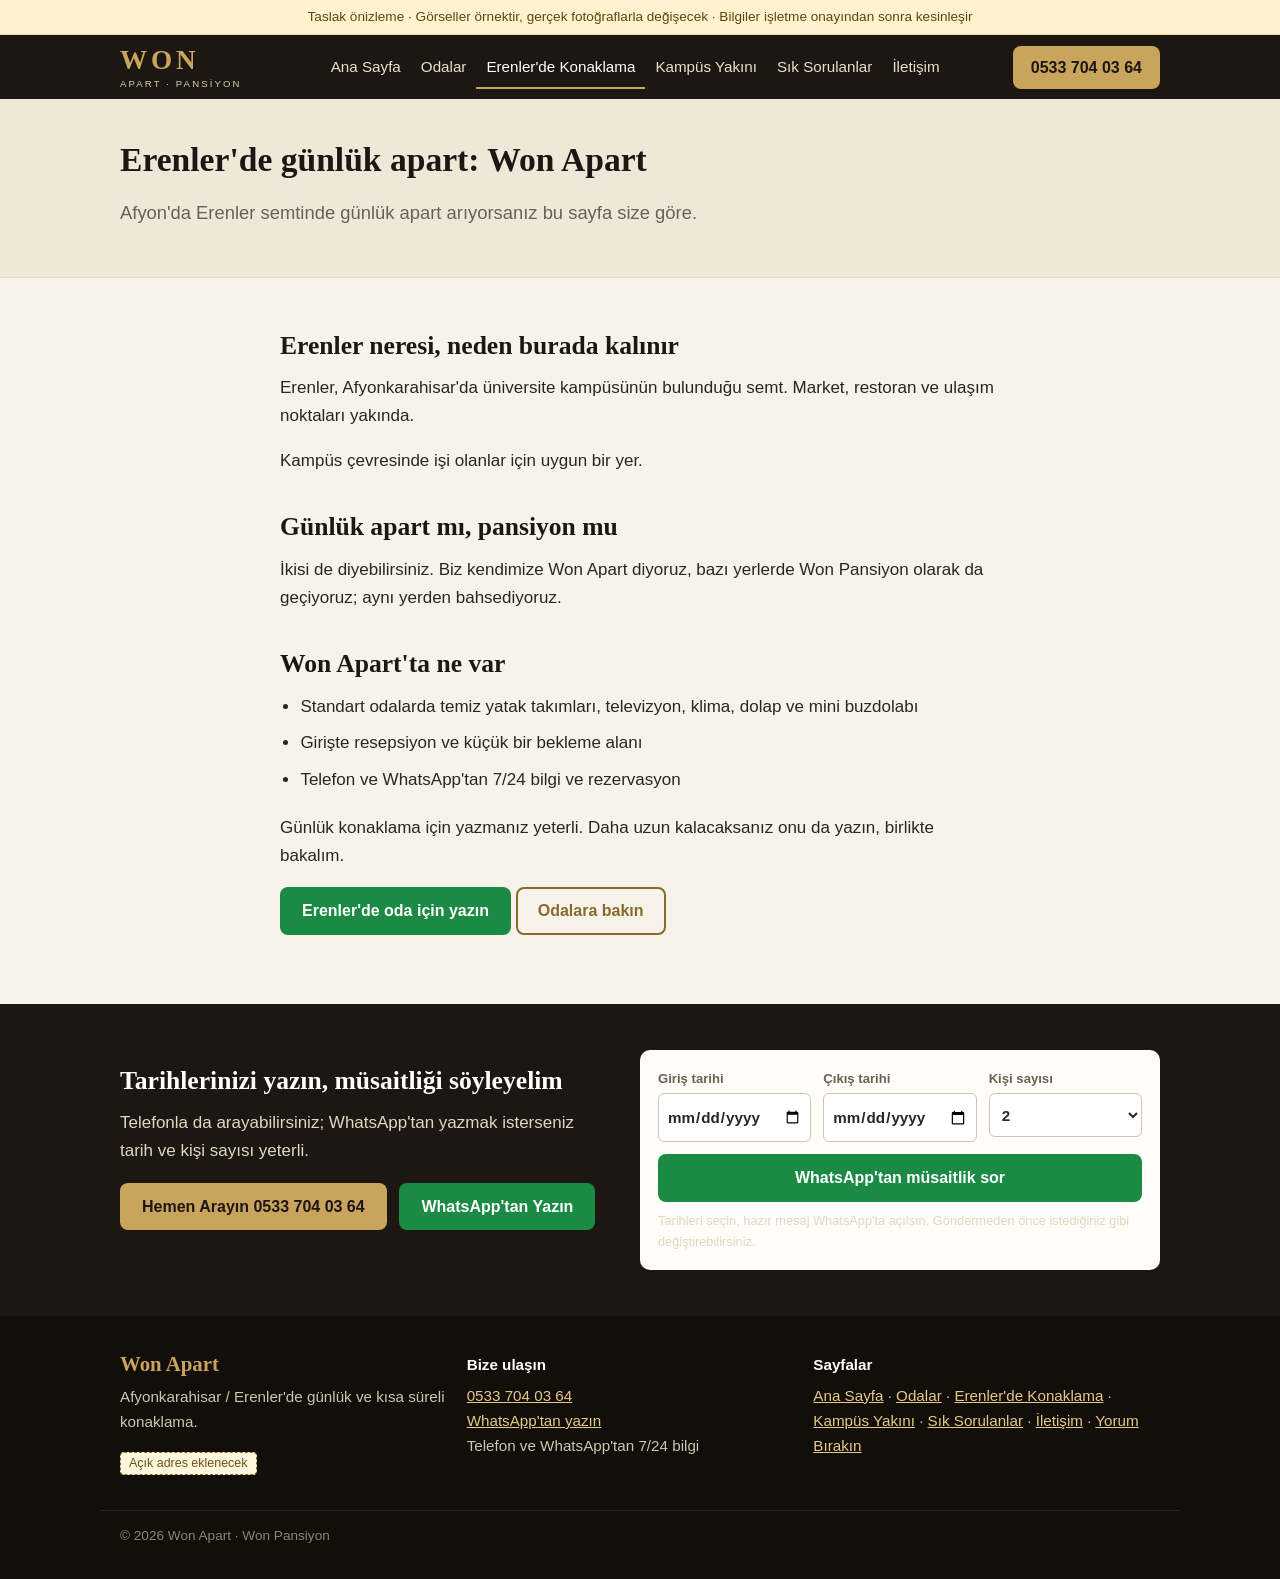
==== erenler-gunluk-apart.html @ 9015836a "Won Apart örnek site taslağı (noindex) Co-Authored-By: Claude Sonnet 5.5 <noreply@anthropic.com>" ====
<!doctype html>
<html lang="tr">
<head>
<meta charset="utf-8">
<meta name="viewport" content="width=device-width, initial-scale=1">
<title>Erenler Günlük Apart | Won Apart Afyonkarahisar</title>
<meta name="description" content="Afyon Erenler'de günlük apart arıyorsanız Won Apart: temiz odalar, market ve restoranlara yakın konum, telefon ve WhatsApp'tan 7/24 bilgi.">
<meta name="robots" content="noindex, nofollow">
<meta property="og:type" content="website">
<meta property="og:locale" content="tr_TR">
<meta property="og:site_name" content="Won Apart">
<meta property="og:title" content="Erenler Günlük Apart | Won Apart Afyonkarahisar">
<meta property="og:description" content="Afyon Erenler'de günlük apart arıyorsanız Won Apart: temiz odalar, market ve restoranlara yakın konum, telefon ve WhatsApp'tan 7/24 bilgi.">
<meta property="og:url" content="https://afyongunlukapart.com.tr/erenler-gunluk-apart.html">
<meta property="og:image" content="https://afyongunlukapart.com.tr/img/won-apart-standart-oda.jpg">
<meta name="theme-color" content="#1c1712">
<link rel="stylesheet" href="css/style.css">
<script type="application/ld+json">{"@context": "https://schema.org", "@type": "LodgingBusiness", "@id": "https://afyongunlukapart.com.tr/#isletme", "name": "Won Apart", "alternateName": "Won Pansiyon", "url": "https://afyongunlukapart.com.tr/", "telephone": "+905337040364", "image": "https://afyongunlukapart.com.tr/img/won-apart-standart-oda.jpg", "logo": "https://afyongunlukapart.com.tr/img/won-apart-logo.jpg", "description": "Afyonkarahisar Erenler'de günlük ve kısa süreli konaklama sunan Won Apart; temiz standart odalar, telefon ve WhatsApp ile 7/24 bilgi.", "address": {"@type": "PostalAddress", "addressLocality": "Afyonkarahisar", "addressRegion": "Afyonkarahisar", "addressCountry": "TR"}, "areaServed": "Afyonkarahisar Erenler", "amenityFeature": [{"@type": "LocationFeatureSpecification", "name": "Klima", "value": true}, {"@type": "LocationFeatureSpecification", "name": "Televizyon", "value": true}, {"@type": "LocationFeatureSpecification", "name": "Mini buzdolabı", "value": true}], "contactPoint": {"@type": "ContactPoint", "telephone": "+905337040364", "contactType": "reservations", "availableLanguage": "Turkish"}}</script>
</head>
<body>
<div class="ribbon">Taslak önizleme · Görseller örnektir, gerçek fotoğraflarla değişecek · Bilgiler işletme onayından sonra kesinleşir</div>
<header class="top">
  <div class="container top-in">
    <a class="brand" href="index.html" aria-label="Won Apart ana sayfa"><span class="wm">WON</span><span class="wm-sub">APART · PANSİYON</span></a>
    <button class="menu-btn" type="button" aria-expanded="false" aria-controls="nav">Menü</button>
    <nav id="nav" class="nav" aria-label="Ana menü"><a href="index.html">Ana Sayfa</a><a href="odalar.html">Odalar</a><a href="erenler-gunluk-apart.html" class="on" aria-current="page">Erenler'de Konaklama</a><a href="kocatepe-universitesi-yakini-konaklama.html">Kampüs Yakını</a><a href="sss.html">Sık Sorulanlar</a><a href="iletisim.html">İletişim</a></nav>
    <a class="btn btn-gold top-call" href="tel:+905337040364" data-olay="ara">0533 704 03 64</a>
  </div>
</header>
<main>
<section class="pagehead"><div class="container"><h1>Erenler'de günlük apart: Won Apart</h1><p class="lead">Afyon'da Erenler semtinde günlük apart arıyorsanız bu sayfa size göre.</p></div></section>
<section class="sec"><div class="container narrow">
  <h2>Erenler neresi, neden burada kalınır</h2>
  <p>Erenler, Afyonkarahisar'da üniversite kampüsünün bulunduğu semt. Market, restoran ve ulaşım noktaları yakında.</p>
  <p>Kampüs çevresinde işi olanlar için uygun bir yer.</p>
  <h2>Günlük apart mı, pansiyon mu</h2>
  <p>İkisi de diyebilirsiniz. Biz kendimize Won Apart diyoruz, bazı yerlerde Won Pansiyon olarak da geçiyoruz; aynı yerden bahsediyoruz.</p>
  <h2>Won Apart'ta ne var</h2>
  <ul class="plain">
    <li>Standart odalarda temiz yatak takımları, televizyon, klima, dolap ve mini buzdolabı</li>
    <li>Girişte resepsiyon ve küçük bir bekleme alanı</li>
    <li>Telefon ve WhatsApp'tan 7/24 bilgi ve rezervasyon</li>
  </ul>
  <p>Günlük konaklama için yazmanız yeterli. Daha uzun kalacaksanız onu da yazın, birlikte bakalım.</p>
  <p><a class="btn btn-wa" href="https://wa.me/905337040364?text=Merhaba%2C%20Erenler%27de%20g%C3%BCnl%C3%BCk%20konaklama%20i%C3%A7in%20Won%20Apart%27tan%20m%C3%BCsaitlik%20bilgisi%20almak%20istiyorum." data-olay="whatsapp">Erenler'de oda için yazın</a> <a class="btn btn-line" href="odalar.html">Odalara bakın</a></p>
</div></section>
<section class="band"><div class="container band-in">
  <div><h2>Tarihlerinizi yazın, müsaitliği söyleyelim</h2><p>Telefonla da arayabilirsiniz; WhatsApp'tan yazmak isterseniz tarih ve kişi sayısı yeterli.</p>
  <p class="band-btns"><a class="btn btn-gold" href="tel:+905337040364" data-olay="ara">Hemen Arayın 0533 704 03 64</a> <a class="btn btn-wa" href="https://wa.me/905337040364?text=Merhaba%2C%20Won%20Apart%20i%C3%A7in%20m%C3%BCsaitlik%20bilgisi%20almak%20istiyorum." data-olay="whatsapp">WhatsApp'tan Yazın</a></p></div>
  <div class="band-form"><form class="rez-form compact" novalidate>
  <div class="rez-grid">
    <label>Giriş tarihi<input type="date" name="giris"></label>
    <label>Çıkış tarihi<input type="date" name="cikis"></label>
    <label>Kişi sayısı<select name="kisi"><option>1</option><option selected>2</option><option>3</option><option>4</option><option>5+</option></select></label>
  </div>
  <button type="submit" class="btn btn-wa">WhatsApp'tan müsaitlik sor</button>
  <p class="rez-not">Tarihleri seçin, hazır mesaj WhatsApp'ta açılsın. Göndermeden önce istediğiniz gibi değiştirebilirsiniz.</p>
</form></div>
</div></section>
</main>
<footer class="foot">
  <div class="container foot-in">
    <div>
      <p class="foot-brand">Won Apart</p>
      <p>Afyonkarahisar / Erenler'de günlük ve kısa süreli konaklama.</p>
      <p><span class="todo">Açık adres eklenecek</span></p>
    </div>
    <div>
      <p class="foot-h">Bize ulaşın</p>
      <p><a href="tel:+905337040364">0533 704 03 64</a><br><a href="https://wa.me/905337040364?text=Merhaba%2C%20Won%20Apart%20i%C3%A7in%20m%C3%BCsaitlik%20bilgisi%20almak%20istiyorum.">WhatsApp'tan yazın</a><br>Telefon ve WhatsApp'tan 7/24 bilgi</p>
    </div>
    <div>
      <p class="foot-h">Sayfalar</p>
      <p><a href="index.html">Ana Sayfa</a> · <a href="odalar.html">Odalar</a> · <a href="erenler-gunluk-apart.html">Erenler'de Konaklama</a> · <a href="kocatepe-universitesi-yakini-konaklama.html">Kampüs Yakını</a> · <a href="sss.html">Sık Sorulanlar</a> · <a href="iletisim.html">İletişim</a> · <a href="yorum.html">Yorum Bırakın</a></p>
    </div>
  </div>
  <div class="container foot-alt"><p>© 2026 Won Apart · Won Pansiyon</p></div>
</footer>
<div class="mbar" role="group" aria-label="Hızlı iletişim"><a class="mbar-a" href="tel:+905337040364" data-olay="ara">Ara</a><a class="mbar-w" href="https://wa.me/905337040364?text=Merhaba%2C%20Won%20Apart%20i%C3%A7in%20m%C3%BCsaitlik%20bilgisi%20almak%20istiyorum." data-olay="whatsapp">WhatsApp</a></div>
<script src="js/main.js"></script>
</body>
</html>
---- css/style.css ----
:root{--ink:#1c1712;--ink2:#2a231a;--gold:#c9a45c;--gold-d:#8a6a2c;--cream:#f7f2ea;--card:#fffdf9;--line:#e4dccd;--txt:#2b2620;--mut:#6a6155;--wa:#1b8a45}
*{box-sizing:border-box}
html{-webkit-text-size-adjust:100%}
body{margin:0;background:var(--cream);color:var(--txt);font:17px/1.65 -apple-system,"Segoe UI",Roboto,Helvetica,Arial,sans-serif}
img{max-width:100%;height:auto;display:block}
a{color:var(--gold-d)}
h1,h2,h3{font-family:Georgia,"Times New Roman",serif;line-height:1.25;color:var(--ink);margin:0 0 .5em;font-weight:700}
h1{font-size:2.3rem}
h2{font-size:1.6rem;margin-top:1.4em}
h2:first-child{margin-top:0}
h3{font-size:1.15rem}
p{margin:0 0 1em}
.container{max-width:1080px;margin:0 auto;padding:0 20px}
.narrow{max-width:760px}
.ribbon{background:#fff3cf;color:#5b4710;text-align:center;font-size:.85rem;padding:6px 12px;border-bottom:1px solid #ecd9a0}

/* üst */
.top{background:var(--ink);color:#fff;position:sticky;top:0;z-index:50}
.top-in{display:flex;align-items:center;justify-content:space-between;padding-top:10px;padding-bottom:10px}
.brand{text-decoration:none;display:block;line-height:1;margin-right:16px}
.wm{display:block;font:700 1.7rem Georgia,"Times New Roman",serif;color:var(--gold);letter-spacing:.14em}
.wm-sub{display:block;font-size:.6rem;letter-spacing:.22em;color:#d9cdb4;margin-top:3px}
.nav{display:flex;flex:1;justify-content:center}
.nav a{color:#e9dfcb;text-decoration:none;padding:8px 10px;font-size:.95rem;border-bottom:2px solid transparent}
.nav a:hover,.nav a.on{color:#fff;border-bottom-color:var(--gold)}
.menu-btn{display:none;background:none;border:1px solid #5b4f3c;color:#fff;border-radius:6px;padding:8px 14px;font-size:.95rem;cursor:pointer}

/* düğmeler */
.btn{display:inline-block;text-decoration:none;font-weight:700;border-radius:8px;padding:12px 20px;border:2px solid transparent;font-size:1rem;line-height:1.2;cursor:pointer;font-family:inherit}
.btn-gold{background:var(--gold);color:var(--ink)}
.btn-gold:hover{background:#d8b570}
.btn-wa{background:var(--wa);color:#fff}
.btn-wa:hover{background:#17773b}
.btn-line{border-color:var(--gold-d);color:var(--gold-d);background:transparent}
.btn-line:hover{background:#efe6d2}
.top-call{padding:10px 16px;white-space:nowrap}

/* hero */
.hero{background:var(--ink);color:#fff;padding:44px 0 52px}
.hero-in{display:flex;align-items:center}
.hero-txt{flex:1 1 52%;padding-right:36px}
.hero-img{flex:1 1 48%}
.hero-img img{border-radius:10px;width:100%}
.hero h1{color:#fff;font-size:2.7rem}
.eyebrow{color:var(--gold);letter-spacing:.14em;text-transform:uppercase;font-size:.8rem;margin-bottom:.8em}
.lead{font-size:1.15rem;color:#e6dcc7}
.pagehead .lead{color:var(--mut)}
.hero-box{background:var(--card);color:var(--txt);border-radius:10px;padding:18px;margin-top:22px}
.hero-box-t{font:700 1.05rem Georgia,serif;color:var(--ink);margin-bottom:.6em}

/* rezervasyon formu */
.rez-grid{display:flex;margin:0 -6px 12px}
.rez-grid label{flex:1 1 0;padding:0 6px;font-size:.82rem;color:var(--mut);font-weight:600}
.rez-grid input,.rez-grid select{display:block;width:100%;margin-top:4px;padding:10px 8px;border:1px solid #cfc4ae;border-radius:6px;font:inherit;font-size:.95rem;background:#fff;color:var(--txt);min-height:44px}
.rez-form .btn{width:100%;text-align:center}
.rez-not{font-size:.8rem;color:var(--mut);margin:8px 0 0}

/* bölümler */
.sec{padding:52px 0}
.sec.alt{background:#efe7d8}
.pagehead{background:#efe7d8;padding:40px 0 30px;border-bottom:1px solid var(--line)}
.pagehead h1{font-size:2.1rem}
.cards3{display:flex;margin:0 -10px}
.card{background:var(--card);border:1px solid var(--line);border-radius:10px;padding:20px;flex:1 1 0;margin:0 10px}
.cards3 .card h3{margin-bottom:.4em}
.card img{border-radius:8px;margin-bottom:14px;width:100%}
.split{display:flex;align-items:center}
.split-img{flex:1 1 50%;padding-right:36px}
.split-txt{flex:1 1 50%}
.split.rev{flex-direction:row-reverse}
.split.rev .split-img{padding-right:0;padding-left:36px}
.split-img img{border-radius:10px;width:100%}
.split2{display:flex;margin:0 -10px}
.plain{padding-left:1.2em;margin:0 0 1.2em}
.plain li{margin-bottom:.5em}
.steps{padding-left:1.3em;margin:0 0 1.4em}
.steps li{margin-bottom:.8em}
.faq details{background:var(--card);border:1px solid var(--line);border-radius:8px;margin-bottom:10px;padding:0}
.faq summary{cursor:pointer;padding:14px 18px;font-weight:700;color:var(--ink)}
.faq details p{padding:0 18px 4px;margin:0 0 .9em;color:var(--txt)}
.mapbox{background:#e6dcc7;border:1px dashed var(--gold-d);border-radius:10px;min-height:280px;display:flex;flex-direction:column;align-items:center;justify-content:center;text-align:center;padding:20px;color:var(--mut)}

/* alt çağrı bandı */
.band{background:var(--ink);color:#fff;padding:46px 0}
.band h2{color:#fff;margin-top:0}
.band p{color:#e1d6c0}
.band-in{display:flex;align-items:center}
.band-in>div:first-child{flex:1 1 50%;padding-right:36px}
.band-form{flex:1 1 50%;background:var(--card);border-radius:10px;padding:18px;color:var(--txt)}
.band-btns .btn{margin:0 8px 8px 0}

/* taslak etiketi */
.todo{display:inline-block;border:1px dashed var(--gold-d);background:#fff6dd;color:#6b5314;font-size:.78rem;line-height:1.3;padding:2px 8px;border-radius:4px;font-weight:400}
.todo-line{margin-top:.5em}

/* alt bilgi */
.foot{background:#120e0a;color:#cfc4ad;padding:36px 0 18px;font-size:.95rem}
.foot a{color:#e6c987}
.foot-in{display:flex}
.foot-in>div{flex:1 1 0;padding-right:20px}
.foot-brand{font:700 1.3rem Georgia,serif;color:var(--gold);margin-bottom:.4em}
.foot-h{font-weight:700;color:#fff;margin-bottom:.4em}
.foot-alt{border-top:1px solid #2c241a;margin-top:20px;padding-top:14px;font-size:.85rem;color:#8d836f}

/* mobil sabit çubuk */
.mbar{display:none}

@media (max-width:860px){
  .top-in{flex-wrap:wrap}
  .menu-btn{display:block;margin-left:auto}
  .top-call{display:none}
  .nav{display:none;flex:1 1 100%;flex-direction:column;padding:8px 0 4px}
  .nav.open{display:flex}
  .nav a{border-bottom:1px solid #2c241a;padding:12px 4px}
  .hero-in,.split,.split.rev,.band-in{flex-direction:column}
  .hero-txt,.split-img,.split.rev .split-img,.band-in>div:first-child{padding:0;width:100%}
  .hero-img,.split-img{margin-top:24px;width:100%}
  .split.rev{flex-direction:column}
  .split-txt,.band-form{width:100%}
  .band-form{margin-top:22px}
  .cards3,.split2{flex-direction:column;margin:0}
  .card{margin:0 0 14px}
  .foot-in{flex-direction:column}
  .foot-in>div{padding:0 0 18px}
  h1,.hero h1{font-size:2rem}
  .rez-grid{flex-wrap:wrap}
  .rez-grid label{flex:1 1 45%;margin-bottom:8px}
  body{padding-bottom:62px}
  .mbar{display:flex;position:fixed;left:0;right:0;bottom:0;z-index:60;background:var(--ink);padding:8px;box-shadow:0 -2px 10px rgba(0,0,0,.25)}
  .mbar a{flex:1 1 0;text-align:center;text-decoration:none;font-weight:700;padding:13px 0;border-radius:8px;margin:0 4px;color:#fff}
  .mbar-a{background:var(--gold);color:var(--ink)!important}
  .mbar-w{background:var(--wa)}
}
@media (max-width:480px){
  body{font-size:16px}
  .sec{padding:38px 0}
  .rez-grid label{flex:1 1 100%}
}
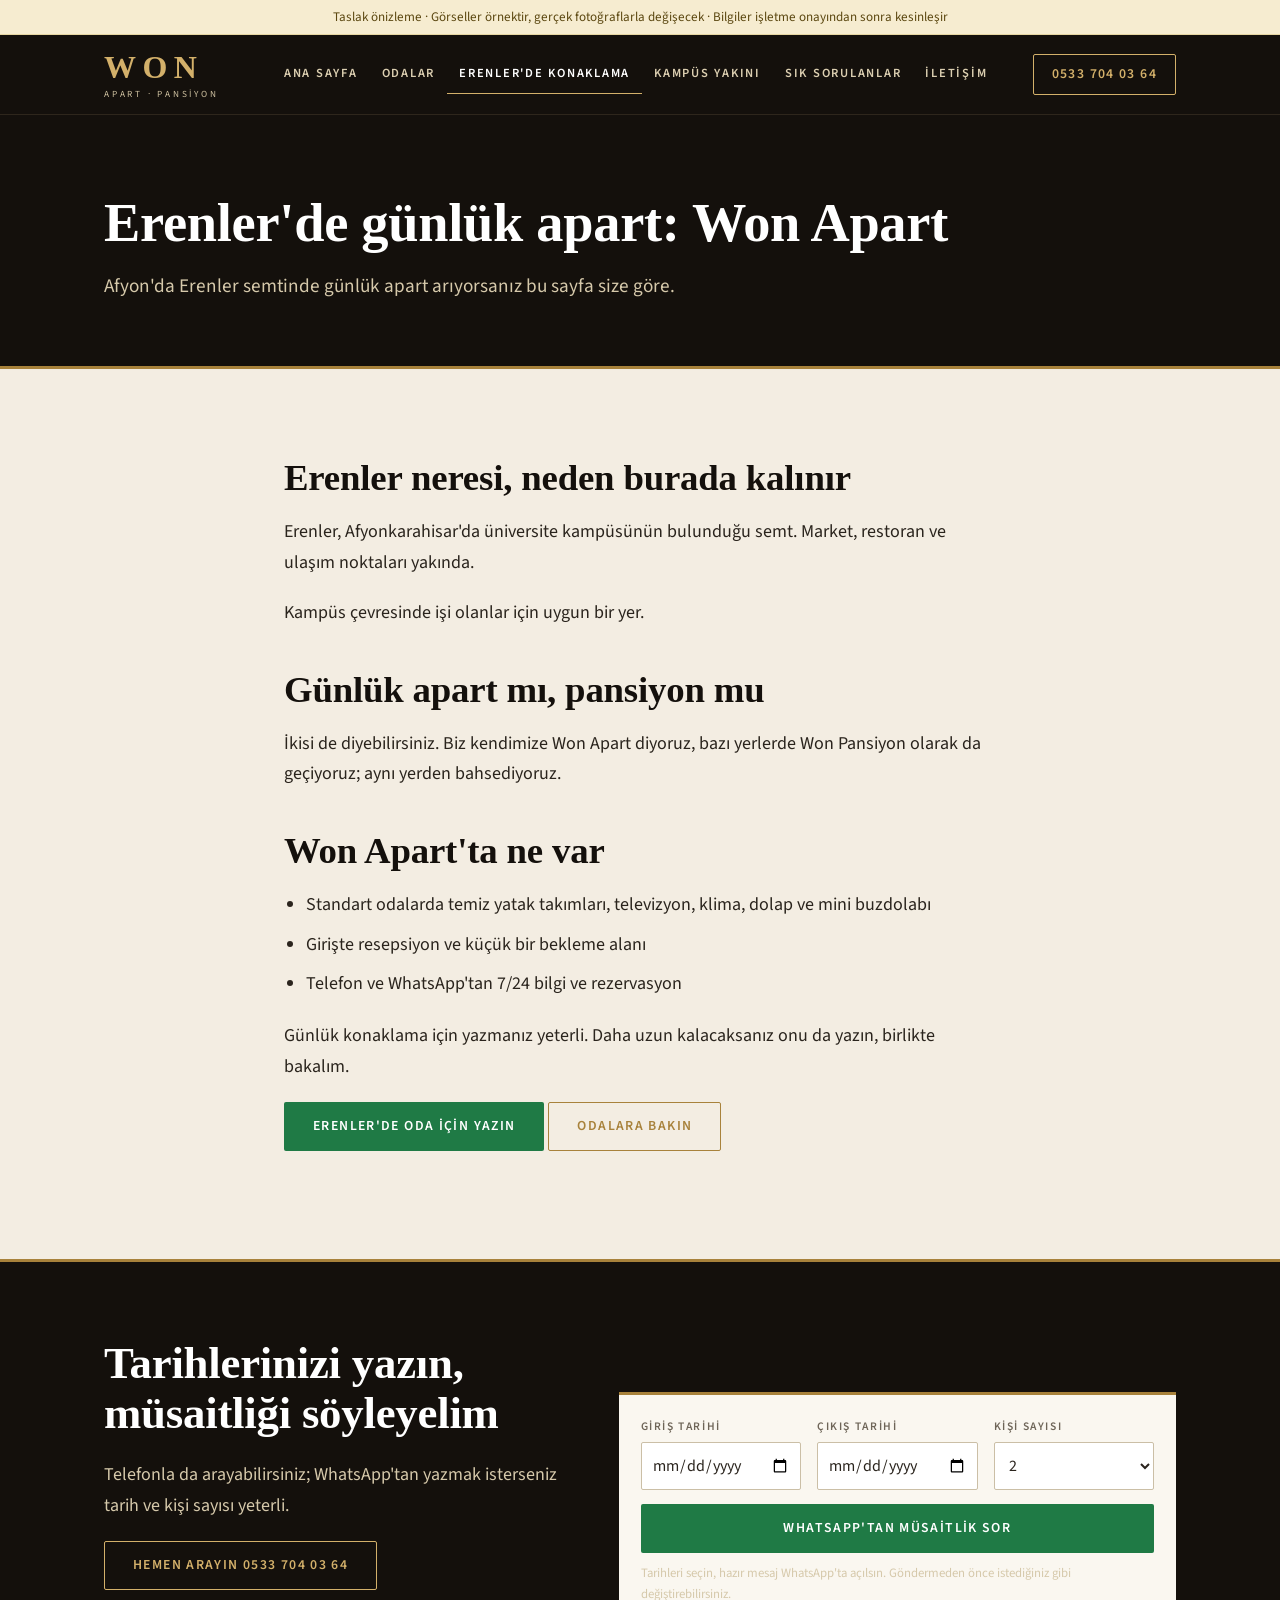
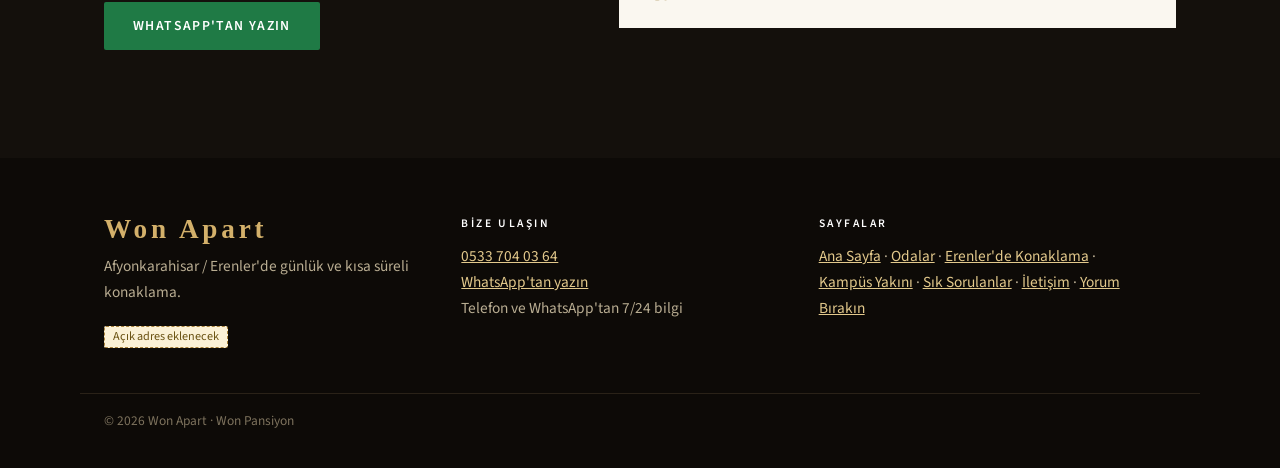
==== commit eb5cd8e1: "Yeni tasarım: otel görünümü, mobil düzenlemeler, numara görünür Co-Authored-By: Claude Sonnet 5.5 <n" ====
--- a/erenler-gunluk-apart.html
+++ b/erenler-gunluk-apart.html
@@ -14,6 +14,8 @@
 <meta property="og:url" content="https://afyongunlukapart.com.tr/erenler-gunluk-apart.html">
 <meta property="og:image" content="https://afyongunlukapart.com.tr/img/won-apart-standart-oda.jpg">
 <meta name="theme-color" content="#1c1712">
+<link rel="preload" href="fonts/cormorant-garamond-latin-ext.woff2" as="font" type="font/woff2" crossorigin>
+<link rel="stylesheet" href="css/fonts.css">
 <link rel="stylesheet" href="css/style.css">
 <script type="application/ld+json">{"@context": "https://schema.org", "@type": "LodgingBusiness", "@id": "https://afyongunlukapart.com.tr/#isletme", "name": "Won Apart", "alternateName": "Won Pansiyon", "url": "https://afyongunlukapart.com.tr/", "telephone": "+905337040364", "image": "https://afyongunlukapart.com.tr/img/won-apart-standart-oda.jpg", "logo": "https://afyongunlukapart.com.tr/img/won-apart-logo.jpg", "description": "Afyonkarahisar Erenler'de günlük ve kısa süreli konaklama sunan Won Apart; temiz standart odalar, telefon ve WhatsApp ile 7/24 bilgi.", "address": {"@type": "PostalAddress", "addressLocality": "Afyonkarahisar", "addressRegion": "Afyonkarahisar", "addressCountry": "TR"}, "areaServed": "Afyonkarahisar Erenler", "amenityFeature": [{"@type": "LocationFeatureSpecification", "name": "Klima", "value": true}, {"@type": "LocationFeatureSpecification", "name": "Televizyon", "value": true}, {"@type": "LocationFeatureSpecification", "name": "Mini buzdolabı", "value": true}], "contactPoint": {"@type": "ContactPoint", "telephone": "+905337040364", "contactType": "reservations", "availableLanguage": "Turkish"}}</script>
 </head>
@@ -76,7 +78,7 @@
   </div>
   <div class="container foot-alt"><p>© 2026 Won Apart · Won Pansiyon</p></div>
 </footer>
-<div class="mbar" role="group" aria-label="Hızlı iletişim"><a class="mbar-a" href="tel:+905337040364" data-olay="ara">Ara</a><a class="mbar-w" href="https://wa.me/905337040364?text=Merhaba%2C%20Won%20Apart%20i%C3%A7in%20m%C3%BCsaitlik%20bilgisi%20almak%20istiyorum." data-olay="whatsapp">WhatsApp</a></div>
+<div class="mbar" role="group" aria-label="Hızlı iletişim"><a class="mbar-a" href="tel:+905337040364" data-olay="ara">Ara<small>0533 704 03 64</small></a><a class="mbar-w" href="https://wa.me/905337040364?text=Merhaba%2C%20Won%20Apart%20i%C3%A7in%20m%C3%BCsaitlik%20bilgisi%20almak%20istiyorum." data-olay="whatsapp">WhatsApp<small>Yazın</small></a></div>
 <script src="js/main.js"></script>
 </body>
 </html>
--- a/css/fonts.css
+++ b/css/fonts.css
@@ -0,0 +1,4 @@
+@font-face{font-family:'Cormorant Garamond';font-style:normal;font-weight:500 700;font-display:swap;src:url(../fonts/cormorant-garamond-latin-ext.woff2) format('woff2');unicode-range:U+0100-02BA, U+02BD-02C5, U+02C7-02CC, U+02CE-02D7, U+02DD-02FF, U+0304, U+0308, U+0329, U+1D00-1DBF, U+1E00-1E9F, U+1EF2-1EFF, U+2020, U+20A0-20AB, U+20AD-20C4, U+2113, U+2C60-2C7F, U+A720-A7FF}
+@font-face{font-family:'Cormorant Garamond';font-style:normal;font-weight:500 700;font-display:swap;src:url(../fonts/cormorant-garamond-latin.woff2) format('woff2');unicode-range:U+0000-00FF, U+0131, U+0152-0153, U+02BB-02BC, U+02C6, U+02DA, U+02DC, U+0304, U+0308, U+0329, U+2000-206F, U+20AC, U+2122, U+2191, U+2193, U+2212, U+2215, U+FEFF, U+FFFD}
+@font-face{font-family:'Source Sans 3';font-style:normal;font-weight:400 700;font-display:swap;src:url(../fonts/source-sans-3-latin-ext.woff2) format('woff2');unicode-range:U+0100-02BA, U+02BD-02C5, U+02C7-02CC, U+02CE-02D7, U+02DD-02FF, U+0304, U+0308, U+0329, U+1D00-1DBF, U+1E00-1E9F, U+1EF2-1EFF, U+2020, U+20A0-20AB, U+20AD-20C4, U+2113, U+2C60-2C7F, U+A720-A7FF}
+@font-face{font-family:'Source Sans 3';font-style:normal;font-weight:400 700;font-display:swap;src:url(../fonts/source-sans-3-latin.woff2) format('woff2');unicode-range:U+0000-00FF, U+0131, U+0152-0153, U+02BB-02BC, U+02C6, U+02DA, U+02DC, U+0304, U+0308, U+0329, U+2000-206F, U+20AC, U+2122, U+2191, U+2193, U+2212, U+2215, U+FEFF, U+FFFD}
--- a/css/style.css
+++ b/css/style.css
@@ -1,138 +1,213 @@
-:root{--ink:#1c1712;--ink2:#2a231a;--gold:#c9a45c;--gold-d:#8a6a2c;--cream:#f7f2ea;--card:#fffdf9;--line:#e4dccd;--txt:#2b2620;--mut:#6a6155;--wa:#1b8a45}
+:root{--ink:#14100c;--brown:#2b2118;--cream:#f3ede2;--paper:#faf7f0;--sand:#ebe2d1;--brass:#a8823b;--brass-l:#d3b06a;--txt:#2a241d;--mut:#6e6558;--line:#d9cfbb;--wa:#1f7a45}
 *{box-sizing:border-box}
-html{-webkit-text-size-adjust:100%}
-body{margin:0;background:var(--cream);color:var(--txt);font:17px/1.65 -apple-system,"Segoe UI",Roboto,Helvetica,Arial,sans-serif}
+html{-webkit-text-size-adjust:100%;scroll-behavior:smooth}
+body{margin:0;background:var(--cream);color:var(--txt);font:400 18px/1.7 "Source Sans 3",-apple-system,"Segoe UI",Roboto,Helvetica,Arial,sans-serif}
 img{max-width:100%;height:auto;display:block}
-a{color:var(--gold-d)}
-h1,h2,h3{font-family:Georgia,"Times New Roman",serif;line-height:1.25;color:var(--ink);margin:0 0 .5em;font-weight:700}
-h1{font-size:2.3rem}
-h2{font-size:1.6rem;margin-top:1.4em}
+a{color:var(--brass)}
+h1,h2,h3{font-family:"Cormorant Garamond",Georgia,"Times New Roman",serif;color:var(--ink);font-weight:600;line-height:1.12;margin:0 0 .5em;letter-spacing:-.005em}
+h1{font-size:3rem}
+h2{font-size:2.3rem;margin-top:1.1em}
 h2:first-child{margin-top:0}
-h3{font-size:1.15rem}
-p{margin:0 0 1em}
-.container{max-width:1080px;margin:0 auto;padding:0 20px}
+h3{font-size:1.5rem}
+p{margin:0 0 1.1em}
+.container{max-width:1120px;margin:0 auto;padding:0 24px}
 .narrow{max-width:760px}
-.ribbon{background:#fff3cf;color:#5b4710;text-align:center;font-size:.85rem;padding:6px 12px;border-bottom:1px solid #ecd9a0}
-
-/* üst */
-.top{background:var(--ink);color:#fff;position:sticky;top:0;z-index:50}
-.top-in{display:flex;align-items:center;justify-content:space-between;padding-top:10px;padding-bottom:10px}
-.brand{text-decoration:none;display:block;line-height:1;margin-right:16px}
-.wm{display:block;font:700 1.7rem Georgia,"Times New Roman",serif;color:var(--gold);letter-spacing:.14em}
-.wm-sub{display:block;font-size:.6rem;letter-spacing:.22em;color:#d9cdb4;margin-top:3px}
+.ribbon{background:#f6ecd0;color:#5b4710;text-align:center;font-size:.82rem;padding:6px 12px;border-bottom:1px solid #e6d6a2}
+.kicker,.eyebrow{display:block;font-size:.78rem;font-weight:600;letter-spacing:.24em;text-transform:uppercase;color:var(--brass-l);margin:0 0 1.2em}
+
+/* üst menü */
+.top{background:var(--ink);color:#fff;position:sticky;top:0;z-index:50;border-bottom:1px solid #2e261c}
+.top-in{display:flex;align-items:center;justify-content:space-between;padding-top:14px;padding-bottom:14px}
+.brand{text-decoration:none;display:block;line-height:1;margin-right:20px}
+.wm{display:block;font:700 2rem "Cormorant Garamond",Georgia,serif;color:var(--brass-l);letter-spacing:.2em}
+.wm-sub{display:block;font-size:.58rem;letter-spacing:.3em;color:#cdbf9f;margin-top:4px}
 .nav{display:flex;flex:1;justify-content:center}
-.nav a{color:#e9dfcb;text-decoration:none;padding:8px 10px;font-size:.95rem;border-bottom:2px solid transparent}
-.nav a:hover,.nav a.on{color:#fff;border-bottom-color:var(--gold)}
-.menu-btn{display:none;background:none;border:1px solid #5b4f3c;color:#fff;border-radius:6px;padding:8px 14px;font-size:.95rem;cursor:pointer}
+.nav a{color:#dccfb1;text-decoration:none;padding:8px 12px;font-size:.78rem;letter-spacing:.14em;text-transform:uppercase;font-weight:600;border-bottom:1px solid transparent}
+.nav a:hover,.nav a.on{color:#fff;border-bottom-color:var(--brass-l)}
+.menu-btn{display:none;background:none;border:1px solid #5b4f3c;color:#fff;border-radius:2px;padding:9px 16px;font:600 .8rem "Source Sans 3",sans-serif;letter-spacing:.14em;text-transform:uppercase;cursor:pointer}
 
 /* düğmeler */
-.btn{display:inline-block;text-decoration:none;font-weight:700;border-radius:8px;padding:12px 20px;border:2px solid transparent;font-size:1rem;line-height:1.2;cursor:pointer;font-family:inherit}
-.btn-gold{background:var(--gold);color:var(--ink)}
-.btn-gold:hover{background:#d8b570}
+.btn{display:inline-block;text-decoration:none;font:600 .86rem "Source Sans 3",sans-serif;letter-spacing:.1em;text-transform:uppercase;border-radius:2px;padding:15px 28px;border:1px solid transparent;line-height:1.2;cursor:pointer}
+.btn-gold{background:var(--brass-l);color:var(--ink)}
+.btn-gold:hover{background:#e0c07d}
 .btn-wa{background:var(--wa);color:#fff}
-.btn-wa:hover{background:#17773b}
-.btn-line{border-color:var(--gold-d);color:var(--gold-d);background:transparent}
-.btn-line:hover{background:#efe6d2}
-.top-call{padding:10px 16px;white-space:nowrap}
-
-/* hero */
-.hero{background:var(--ink);color:#fff;padding:44px 0 52px}
-.hero-in{display:flex;align-items:center}
-.hero-txt{flex:1 1 52%;padding-right:36px}
-.hero-img{flex:1 1 48%}
-.hero-img img{border-radius:10px;width:100%}
-.hero h1{color:#fff;font-size:2.7rem}
-.eyebrow{color:var(--gold);letter-spacing:.14em;text-transform:uppercase;font-size:.8rem;margin-bottom:.8em}
-.lead{font-size:1.15rem;color:#e6dcc7}
-.pagehead .lead{color:var(--mut)}
-.hero-box{background:var(--card);color:var(--txt);border-radius:10px;padding:18px;margin-top:22px}
-.hero-box-t{font:700 1.05rem Georgia,serif;color:var(--ink);margin-bottom:.6em}
-
-/* rezervasyon formu */
-.rez-grid{display:flex;margin:0 -6px 12px}
-.rez-grid label{flex:1 1 0;padding:0 6px;font-size:.82rem;color:var(--mut);font-weight:600}
-.rez-grid input,.rez-grid select{display:block;width:100%;margin-top:4px;padding:10px 8px;border:1px solid #cfc4ae;border-radius:6px;font:inherit;font-size:.95rem;background:#fff;color:var(--txt);min-height:44px}
+.btn-wa:hover{background:#18653a}
+.btn-line{border-color:var(--brass);color:var(--brass);background:transparent}
+.btn-line:hover{background:var(--brass);color:#fff}
+.top-call{padding:11px 18px;white-space:nowrap;background:transparent;border-color:var(--brass-l);color:var(--brass-l)}
+.top-call:hover{background:var(--brass-l);color:var(--ink)}
+
+/* giriş (hero) */
+.hero3{position:relative;color:#fff;background:#14100c url(../img/won-apart-standart-oda.jpg) 62% center/cover no-repeat}
+.hero3:before{content:"";position:absolute;left:0;right:0;top:0;bottom:0;background:linear-gradient(180deg,rgba(20,16,12,.62) 0%,rgba(20,16,12,.40) 45%,rgba(20,16,12,.78) 100%)}
+.hero3-in{position:relative;padding:120px 24px 128px}
+.hero3 h1{color:#fff;font-size:4.9rem;font-weight:600;line-height:1.02;margin-bottom:.35em}
+.hero3 .lead{font-size:1.25rem;max-width:520px;color:#ece3d0;margin-bottom:1.6em}
+.hero3-btns .btn{margin:0 12px 12px 0}
+.hero3-btns .btn-line{border-color:rgba(255,255,255,.7);color:#fff}
+.hero3-btns .btn-line:hover{background:#fff;color:var(--ink)}
+
+/* yatay rezervasyon çubuğu */
+.bookbar-wrap{position:relative;z-index:5;margin-top:-56px}
+.bookbar{background:var(--paper);border-top:3px solid var(--brass);box-shadow:0 12px 34px rgba(20,16,12,.2);padding:20px 24px 14px}
+.bookbar .rez-form{display:flex;flex-wrap:wrap;align-items:flex-end}
+.bookbar .rez-grid{flex:1 1 440px;margin:0 18px 0 0}
+.bookbar .rez-form .btn{flex:0 0 auto;width:auto;min-width:240px}
+.bookbar .rez-not{flex:1 1 100%}
+.rez-grid{display:flex;margin:0 -8px 14px}
+.rez-grid label{flex:1 1 0;padding:0 8px;font-size:.72rem;color:var(--mut);font-weight:600;letter-spacing:.14em;text-transform:uppercase}
+.rez-grid input,.rez-grid select{display:block;width:100%;margin-top:6px;padding:11px 10px;border:1px solid #cbbfa6;border-radius:2px;font:400 1rem "Source Sans 3",sans-serif;background:#fff;color:var(--txt);min-height:48px;letter-spacing:0;text-transform:none}
 .rez-form .btn{width:100%;text-align:center}
-.rez-not{font-size:.8rem;color:var(--mut);margin:8px 0 0}
+.rez-not{font-size:.8rem;color:var(--mut);margin:10px 0 0}
 
 /* bölümler */
-.sec{padding:52px 0}
-.sec.alt{background:#efe7d8}
-.pagehead{background:#efe7d8;padding:40px 0 30px;border-bottom:1px solid var(--line)}
-.pagehead h1{font-size:2.1rem}
-.cards3{display:flex;margin:0 -10px}
-.card{background:var(--card);border:1px solid var(--line);border-radius:10px;padding:20px;flex:1 1 0;margin:0 10px}
-.cards3 .card h3{margin-bottom:.4em}
-.card img{border-radius:8px;margin-bottom:14px;width:100%}
+.sec{padding:88px 0}
+.sec.alt{background:var(--sand)}
+.pagehead{background:var(--ink);padding:78px 0 64px;border-bottom:3px solid var(--brass)}
+.pagehead h1{color:#fff;font-size:3.4rem;margin-bottom:.3em}
+.pagehead .lead{color:#d6c9ab;font-size:1.2rem;max-width:660px;margin:0}
+
+.intro{display:flex;padding:100px 0 84px}
+.intro-q{flex:1 1 44%;padding-right:64px;font:600 2.7rem/1.12 "Cormorant Garamond",Georgia,serif;color:var(--ink)}
+.intro-q em{font-style:italic;color:var(--brass)}
+.intro-t{flex:1 1 56%;padding-top:10px}
+.intro-t p{font-size:1.08rem}
+
+.facts{display:flex;border-top:1px solid var(--line);border-bottom:1px solid var(--line)}
+.fact{flex:1 1 0;padding:26px 22px 24px 0;border-right:1px solid var(--line);margin-right:22px}
+.fact:last-child{border-right:0;margin-right:0}
+.fact small{display:block;font-size:.7rem;letter-spacing:.2em;text-transform:uppercase;color:var(--mut);font-weight:600;margin-bottom:6px}
+.fact span{font:600 1.4rem/1.2 "Cormorant Garamond",Georgia,serif;color:var(--ink)}
+.fact a{color:var(--ink);text-decoration:none}
+
+/* oda vitrini: fotoğraf kenardan kenara */
+.showcase{display:flex;align-items:stretch;background:var(--paper)}
+.showcase-img{flex:1 1 58%;min-height:520px;position:relative;background:var(--ink)}
+.showcase-img img{position:absolute;left:0;top:0;width:100%;height:100%;object-fit:cover}
+.showcase-img span{position:absolute;left:0;bottom:0;background:var(--ink);color:var(--brass-l);padding:12px 22px;font-size:.72rem;letter-spacing:.22em;text-transform:uppercase;font-weight:600}
+.showcase-t{flex:1 1 42%;padding:72px 64px 72px 60px;display:flex;flex-direction:column;justify-content:center}
+.spec{list-style:none;margin:0 0 28px;padding:0;border-top:1px solid var(--line)}
+.spec li{padding:13px 0 13px 24px;border-bottom:1px solid var(--line);position:relative}
+.spec li:before{content:"";position:absolute;left:2px;top:50%;width:7px;height:7px;margin-top:-3px;background:var(--brass);transform:rotate(45deg)}
+
+.dark{background:var(--brown);color:#e7dcc4}
+.dark h2{color:#fff}
+.dark p{color:#d9ccb0}
+
+.jump a{display:flex;justify-content:space-between;align-items:center;padding:26px 0;border-bottom:1px solid var(--line);font:600 1.7rem "Cormorant Garamond",Georgia,serif;color:var(--ink);text-decoration:none}
+.jump a:first-child{border-top:1px solid var(--line)}
+.jump a span{font:400 1.5rem sans-serif;color:var(--brass);transition:transform .2s}
+.jump a:hover{color:var(--brass)}
+.jump a:hover span{transform:translateX(8px)}
+.jump small{display:block;font:400 1rem "Source Sans 3",sans-serif;color:var(--mut);margin-top:2px}
+
+/* düz içerik parçaları (alt sayfalar) */
 .split{display:flex;align-items:center}
-.split-img{flex:1 1 50%;padding-right:36px}
+.split-img{flex:1 1 50%;padding-right:48px}
 .split-txt{flex:1 1 50%}
 .split.rev{flex-direction:row-reverse}
-.split.rev .split-img{padding-right:0;padding-left:36px}
-.split-img img{border-radius:10px;width:100%}
-.split2{display:flex;margin:0 -10px}
+.split.rev .split-img{padding-right:0;padding-left:48px}
+.split-img img{width:100%}
+.split2{display:flex;margin:0 -12px}
+.card{background:var(--paper);border:1px solid var(--line);padding:22px;flex:1 1 0;margin:0 12px}
+.card img{margin-bottom:16px;width:100%}
+.card h3{margin-bottom:.3em}
+.card p{margin:0}
 .plain{padding-left:1.2em;margin:0 0 1.2em}
 .plain li{margin-bottom:.5em}
-.steps{padding-left:1.3em;margin:0 0 1.4em}
-.steps li{margin-bottom:.8em}
-.faq details{background:var(--card);border:1px solid var(--line);border-radius:8px;margin-bottom:10px;padding:0}
-.faq summary{cursor:pointer;padding:14px 18px;font-weight:700;color:var(--ink)}
-.faq details p{padding:0 18px 4px;margin:0 0 .9em;color:var(--txt)}
-.mapbox{background:#e6dcc7;border:1px dashed var(--gold-d);border-radius:10px;min-height:280px;display:flex;flex-direction:column;align-items:center;justify-content:center;text-align:center;padding:20px;color:var(--mut)}
-
-/* alt çağrı bandı */
-.band{background:var(--ink);color:#fff;padding:46px 0}
-.band h2{color:#fff;margin-top:0}
-.band p{color:#e1d6c0}
+.steps{list-style:none;counter-reset:s;padding:0;margin:0 0 1.4em}
+.steps li{counter-increment:s;position:relative;padding:4px 0 18px 64px;min-height:58px}
+.steps li:before{content:counter(s);position:absolute;left:0;top:-4px;font:600 2.6rem/1 "Cormorant Garamond",Georgia,serif;color:var(--brass)}
+.faq details{border-bottom:1px solid var(--line)}
+.faq details:first-child{border-top:1px solid var(--line)}
+.faq summary{cursor:pointer;padding:20px 4px;font:600 1.45rem "Cormorant Garamond",Georgia,serif;color:var(--ink);list-style:none}
+.faq summary::-webkit-details-marker{display:none}
+.faq summary:after{content:"+";float:right;color:var(--brass);font-size:1.6rem;line-height:1}
+.faq details[open] summary:after{content:"\2013"}
+.faq details p{padding:0 4px 8px;margin:0 0 1em}
+.mapbox{background:var(--sand);border:1px dashed var(--brass);min-height:300px;display:flex;flex-direction:column;align-items:center;justify-content:center;text-align:center;padding:20px;color:var(--mut)}
+
+/* alt çağrı */
+.band{background:var(--ink);color:#fff;padding:76px 0;border-top:3px solid var(--brass)}
+.band h2{color:#fff;margin-top:0;font-size:2.8rem}
+.band p{color:#d6c9ab}
 .band-in{display:flex;align-items:center}
-.band-in>div:first-child{flex:1 1 50%;padding-right:36px}
-.band-form{flex:1 1 50%;background:var(--card);border-radius:10px;padding:18px;color:var(--txt)}
-.band-btns .btn{margin:0 8px 8px 0}
-
-/* taslak etiketi */
-.todo{display:inline-block;border:1px dashed var(--gold-d);background:#fff6dd;color:#6b5314;font-size:.78rem;line-height:1.3;padding:2px 8px;border-radius:4px;font-weight:400}
-.todo-line{margin-top:.5em}
-
-/* alt bilgi */
-.foot{background:#120e0a;color:#cfc4ad;padding:36px 0 18px;font-size:.95rem}
-.foot a{color:#e6c987}
+.band-in>div:first-child{flex:1 1 48%;padding-right:56px}
+.band-form{flex:1 1 52%;background:var(--paper);padding:22px;color:var(--txt);border-top:3px solid var(--brass)}
+.band-btns .btn{margin:0 12px 12px 0}
+.band-btns .btn-gold{background:transparent;border-color:var(--brass-l);color:var(--brass-l)}
+.band-btns .btn-gold:hover{background:var(--brass-l);color:var(--ink)}
+
+.todo{display:inline-block;border:1px dashed var(--brass);background:#fbf1d6;color:#6b5314;font:400 .76rem/1.3 "Source Sans 3",sans-serif;padding:2px 8px;border-radius:2px;letter-spacing:0;text-transform:none}
+.todo-line{margin-top:.6em}
+
+.foot{background:#0d0a07;color:#b9ad92;padding:56px 0 20px;font-size:.96rem}
+.foot a{color:#e3c98c}
 .foot-in{display:flex}
-.foot-in>div{flex:1 1 0;padding-right:20px}
-.foot-brand{font:700 1.3rem Georgia,serif;color:var(--gold);margin-bottom:.4em}
-.foot-h{font-weight:700;color:#fff;margin-bottom:.4em}
-.foot-alt{border-top:1px solid #2c241a;margin-top:20px;padding-top:14px;font-size:.85rem;color:#8d836f}
-
-/* mobil sabit çubuk */
+.foot-in>div{flex:1 1 0;padding-right:28px}
+.foot-brand{font:700 1.7rem "Cormorant Garamond",Georgia,serif;color:var(--brass-l);letter-spacing:.14em;margin-bottom:.3em}
+.foot-h{font-size:.72rem;letter-spacing:.22em;text-transform:uppercase;color:#fff;font-weight:600;margin-bottom:.8em}
+.foot-alt{border-top:1px solid #2a2218;margin-top:28px;padding-top:16px;font-size:.84rem;color:#7d725d}
+
 .mbar{display:none}
 
-@media (max-width:860px){
+@media (max-width:900px){
   .top-in{flex-wrap:wrap}
-  .menu-btn{display:block;margin-left:auto}
-  .top-call{display:none}
-  .nav{display:none;flex:1 1 100%;flex-direction:column;padding:8px 0 4px}
+  .brand{margin-right:8px}
+  .wm{font-size:1.7rem}
+  .wm-sub{font-size:.5rem;letter-spacing:.2em}
+  .menu-btn{display:block;padding:12px 12px;font-size:.74rem;letter-spacing:.1em}
+  .top-call{order:2;margin-left:auto;margin-right:8px;padding:12px 10px;font-size:.76rem;letter-spacing:.02em}
+  .menu-btn{order:3}
+  .nav{order:4}
+  .nav{display:none;flex:1 1 100%;flex-direction:column;padding:10px 0 4px}
   .nav.open{display:flex}
-  .nav a{border-bottom:1px solid #2c241a;padding:12px 4px}
-  .hero-in,.split,.split.rev,.band-in{flex-direction:column}
-  .hero-txt,.split-img,.split.rev .split-img,.band-in>div:first-child{padding:0;width:100%}
-  .hero-img,.split-img{margin-top:24px;width:100%}
-  .split.rev{flex-direction:column}
+  .nav a{border-bottom:1px solid #2c241a;padding:14px 4px}
+  h1,.pagehead h1{font-size:2.5rem}
+  h2{font-size:1.9rem}
+  .hero3 h1{font-size:3rem}
+  .hero3-in{padding:64px 24px 96px}
+  .bookbar-wrap{margin-top:-44px}
+  .bookbar .rez-grid{flex:1 1 100%;margin:0 0 14px}
+  .bookbar .rez-form .btn{width:100%}
+  .rez-grid{flex-wrap:wrap}
+  .rez-grid label{flex:1 1 45%;margin-bottom:10px}
+  .sec{padding:60px 0}
+  .intro{flex-direction:column;padding:64px 0 52px}
+  .intro-q{padding:0 0 22px;font-size:2.1rem}
+  .facts{flex-wrap:wrap}
+  .fact{flex:1 1 45%;border-right:0;margin:0;padding:18px 10px 14px 0;border-bottom:1px solid var(--line)}
+  .showcase{flex-direction:column}
+  .showcase-img{min-height:300px;flex:none}
+  .showcase-t{padding:44px 24px}
+  .split,.split.rev,.band-in{flex-direction:column}
+  .split-img,.split.rev .split-img,.band-in>div:first-child{padding:0;width:100%;margin-bottom:26px}
   .split-txt,.band-form{width:100%}
-  .band-form{margin-top:22px}
-  .cards3,.split2{flex-direction:column;margin:0}
-  .card{margin:0 0 14px}
+  .split2{flex-direction:column;margin:0}
+  .card{margin:0 0 16px}
+  .band{padding:56px 0}
+  .band h2{font-size:2.2rem}
   .foot-in{flex-direction:column}
-  .foot-in>div{padding:0 0 18px}
-  h1,.hero h1{font-size:2rem}
-  .rez-grid{flex-wrap:wrap}
-  .rez-grid label{flex:1 1 45%;margin-bottom:8px}
-  body{padding-bottom:62px}
-  .mbar{display:flex;position:fixed;left:0;right:0;bottom:0;z-index:60;background:var(--ink);padding:8px;box-shadow:0 -2px 10px rgba(0,0,0,.25)}
-  .mbar a{flex:1 1 0;text-align:center;text-decoration:none;font-weight:700;padding:13px 0;border-radius:8px;margin:0 4px;color:#fff}
-  .mbar-a{background:var(--gold);color:var(--ink)!important}
+  .foot-in>div{padding:0 0 22px}
+  .jump a{font-size:1.4rem}
+  body{padding-bottom:70px}
+  .mbar{display:flex;position:fixed;left:0;right:0;bottom:0;z-index:60;background:var(--ink);padding:8px;border-top:1px solid #2e261c}
+  .mbar a{flex:1 1 0;text-align:center;text-decoration:none;font:600 .86rem/1.15 "Source Sans 3",sans-serif;letter-spacing:.08em;text-transform:uppercase;padding:11px 4px;margin:0 4px;color:#fff;border-radius:2px}
+  .mbar a small{display:block;font:600 1.05rem "Source Sans 3",sans-serif;letter-spacing:.02em;text-transform:none;margin-top:2px}
+  .mbar-a{flex:1.35 1 0!important;background:var(--brass-l);color:var(--ink)!important}
   .mbar-w{background:var(--wa)}
 }
 @media (max-width:480px){
-  body{font-size:16px}
-  .sec{padding:38px 0}
+  body{font-size:17px}
+  .hero3 h1{font-size:2.55rem}
   .rez-grid label{flex:1 1 100%}
+  .fact{flex:1 1 100%}
 }
+
+.kd{color:var(--brass)}
+.sec .kicker{color:var(--brass)}
+.dark .kicker{color:var(--brass-l)}
+.jump{max-width:860px}
+.sec.alt .jump,.jump.narrow{max-width:860px}
+
+@media (max-width:360px){.top-call{padding:12px 7px;font-size:.7rem;letter-spacing:0;margin-right:6px}.menu-btn{padding:12px 9px}.brand{margin-right:4px}.container{padding-left:18px;padding-right:18px}}
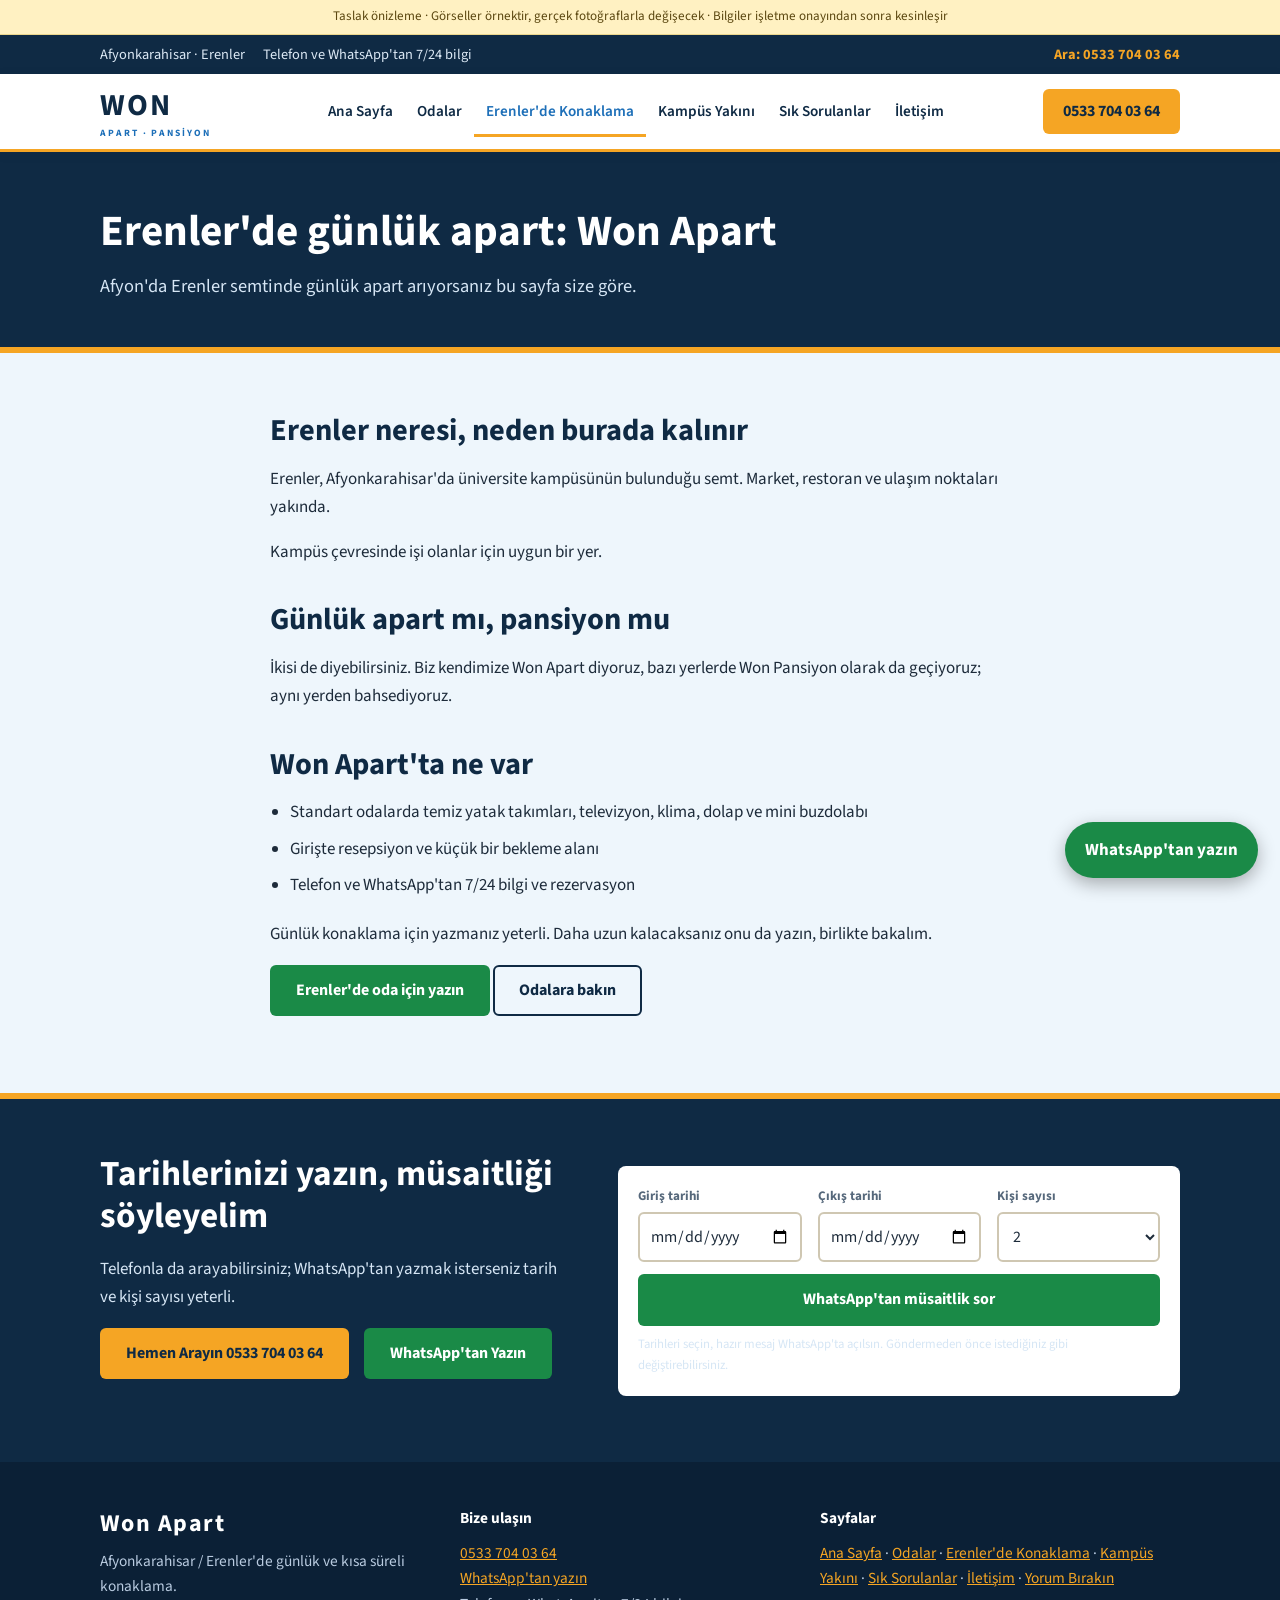
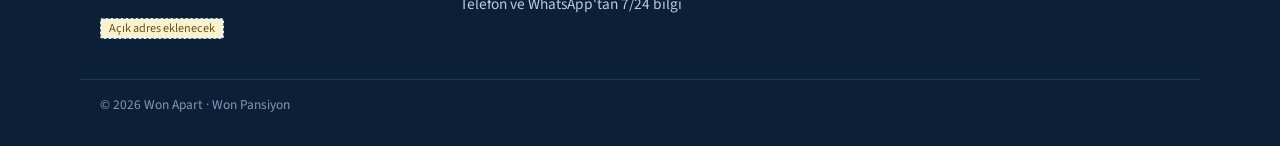
==== commit af061015: "Yeni tasarım: açık mavi, dönen banner, yapay zeka görselleri kaldırıldı Co-Authored-By: Claude Sonne" ====
--- a/erenler-gunluk-apart.html
+++ b/erenler-gunluk-apart.html
@@ -12,15 +12,14 @@
 <meta property="og:title" content="Erenler Günlük Apart | Won Apart Afyonkarahisar">
 <meta property="og:description" content="Afyon Erenler'de günlük apart arıyorsanız Won Apart: temiz odalar, market ve restoranlara yakın konum, telefon ve WhatsApp'tan 7/24 bilgi.">
 <meta property="og:url" content="https://afyongunlukapart.com.tr/erenler-gunluk-apart.html">
-<meta property="og:image" content="https://afyongunlukapart.com.tr/img/won-apart-standart-oda.jpg">
 <meta name="theme-color" content="#1c1712">
-<link rel="preload" href="fonts/cormorant-garamond-latin-ext.woff2" as="font" type="font/woff2" crossorigin>
 <link rel="stylesheet" href="css/fonts.css">
 <link rel="stylesheet" href="css/style.css">
-<script type="application/ld+json">{"@context": "https://schema.org", "@type": "LodgingBusiness", "@id": "https://afyongunlukapart.com.tr/#isletme", "name": "Won Apart", "alternateName": "Won Pansiyon", "url": "https://afyongunlukapart.com.tr/", "telephone": "+905337040364", "image": "https://afyongunlukapart.com.tr/img/won-apart-standart-oda.jpg", "logo": "https://afyongunlukapart.com.tr/img/won-apart-logo.jpg", "description": "Afyonkarahisar Erenler'de günlük ve kısa süreli konaklama sunan Won Apart; temiz standart odalar, telefon ve WhatsApp ile 7/24 bilgi.", "address": {"@type": "PostalAddress", "addressLocality": "Afyonkarahisar", "addressRegion": "Afyonkarahisar", "addressCountry": "TR"}, "areaServed": "Afyonkarahisar Erenler", "amenityFeature": [{"@type": "LocationFeatureSpecification", "name": "Klima", "value": true}, {"@type": "LocationFeatureSpecification", "name": "Televizyon", "value": true}, {"@type": "LocationFeatureSpecification", "name": "Mini buzdolabı", "value": true}], "contactPoint": {"@type": "ContactPoint", "telephone": "+905337040364", "contactType": "reservations", "availableLanguage": "Turkish"}}</script>
+<script type="application/ld+json">{"@context": "https://schema.org", "@type": "LodgingBusiness", "@id": "https://afyongunlukapart.com.tr/#isletme", "name": "Won Apart", "alternateName": "Won Pansiyon", "url": "https://afyongunlukapart.com.tr/", "telephone": "+905337040364", "description": "Afyonkarahisar Erenler'de günlük ve kısa süreli konaklama sunan Won Apart; temiz standart odalar, telefon ve WhatsApp ile 7/24 bilgi.", "address": {"@type": "PostalAddress", "addressLocality": "Afyonkarahisar", "addressRegion": "Afyonkarahisar", "addressCountry": "TR"}, "areaServed": "Afyonkarahisar Erenler", "amenityFeature": [{"@type": "LocationFeatureSpecification", "name": "Klima", "value": true}, {"@type": "LocationFeatureSpecification", "name": "Televizyon", "value": true}, {"@type": "LocationFeatureSpecification", "name": "Mini buzdolabı", "value": true}], "contactPoint": {"@type": "ContactPoint", "telephone": "+905337040364", "contactType": "reservations", "availableLanguage": "Turkish"}}</script>
 </head>
 <body>
 <div class="ribbon">Taslak önizleme · Görseller örnektir, gerçek fotoğraflarla değişecek · Bilgiler işletme onayından sonra kesinleşir</div>
+<div class="infobar"><div class="container infobar-in"><div><span>Afyonkarahisar · Erenler</span><span>Telefon ve WhatsApp'tan 7/24 bilgi</span></div><a href="tel:+905337040364" data-olay="ara">Ara: 0533 704 03 64</a></div></div>
 <header class="top">
   <div class="container top-in">
     <a class="brand" href="index.html" aria-label="Won Apart ana sayfa"><span class="wm">WON</span><span class="wm-sub">APART · PANSİYON</span></a>
@@ -78,6 +77,7 @@
   </div>
   <div class="container foot-alt"><p>© 2026 Won Apart · Won Pansiyon</p></div>
 </footer>
+<a class="fab" href="https://wa.me/905337040364?text=Merhaba%2C%20Won%20Apart%20i%C3%A7in%20m%C3%BCsaitlik%20bilgisi%20almak%20istiyorum." data-olay="whatsapp">WhatsApp'tan yazın</a>
 <div class="mbar" role="group" aria-label="Hızlı iletişim"><a class="mbar-a" href="tel:+905337040364" data-olay="ara">Ara<small>0533 704 03 64</small></a><a class="mbar-w" href="https://wa.me/905337040364?text=Merhaba%2C%20Won%20Apart%20i%C3%A7in%20m%C3%BCsaitlik%20bilgisi%20almak%20istiyorum." data-olay="whatsapp">WhatsApp<small>Yazın</small></a></div>
 <script src="js/main.js"></script>
 </body>
--- a/css/fonts.css
+++ b/css/fonts.css
@@ -1,4 +1,2 @@
-@font-face{font-family:'Cormorant Garamond';font-style:normal;font-weight:500 700;font-display:swap;src:url(../fonts/cormorant-garamond-latin-ext.woff2) format('woff2');unicode-range:U+0100-02BA, U+02BD-02C5, U+02C7-02CC, U+02CE-02D7, U+02DD-02FF, U+0304, U+0308, U+0329, U+1D00-1DBF, U+1E00-1E9F, U+1EF2-1EFF, U+2020, U+20A0-20AB, U+20AD-20C4, U+2113, U+2C60-2C7F, U+A720-A7FF}
-@font-face{font-family:'Cormorant Garamond';font-style:normal;font-weight:500 700;font-display:swap;src:url(../fonts/cormorant-garamond-latin.woff2) format('woff2');unicode-range:U+0000-00FF, U+0131, U+0152-0153, U+02BB-02BC, U+02C6, U+02DA, U+02DC, U+0304, U+0308, U+0329, U+2000-206F, U+20AC, U+2122, U+2191, U+2193, U+2212, U+2215, U+FEFF, U+FFFD}
 @font-face{font-family:'Source Sans 3';font-style:normal;font-weight:400 700;font-display:swap;src:url(../fonts/source-sans-3-latin-ext.woff2) format('woff2');unicode-range:U+0100-02BA, U+02BD-02C5, U+02C7-02CC, U+02CE-02D7, U+02DD-02FF, U+0304, U+0308, U+0329, U+1D00-1DBF, U+1E00-1E9F, U+1EF2-1EFF, U+2020, U+20A0-20AB, U+20AD-20C4, U+2113, U+2C60-2C7F, U+A720-A7FF}
 @font-face{font-family:'Source Sans 3';font-style:normal;font-weight:400 700;font-display:swap;src:url(../fonts/source-sans-3-latin.woff2) format('woff2');unicode-range:U+0000-00FF, U+0131, U+0152-0153, U+02BB-02BC, U+02C6, U+02DA, U+02DC, U+0304, U+0308, U+0329, U+2000-206F, U+20AC, U+2122, U+2191, U+2193, U+2212, U+2215, U+FEFF, U+FFFD}
--- a/css/style.css
+++ b/css/style.css
@@ -1,213 +1,257 @@
-:root{--ink:#14100c;--brown:#2b2118;--cream:#f3ede2;--paper:#faf7f0;--sand:#ebe2d1;--brass:#a8823b;--brass-l:#d3b06a;--txt:#2a241d;--mut:#6e6558;--line:#d9cfbb;--wa:#1f7a45}
+:root{--ink:#0f2a44;--dark:#14385c;--gold:#f5a524;--gold-d:#1d6fb8;--bg:#eef6fc;--white:#fff;--txt:#1d2b3a;--mut:#56687b;--line:#cfe0ee;--wa:#1a8a47;--wa-d:#146c38;--green:#1d6fb8;--sand:#dcecf8}
 *{box-sizing:border-box}
 html{-webkit-text-size-adjust:100%;scroll-behavior:smooth}
-body{margin:0;background:var(--cream);color:var(--txt);font:400 18px/1.7 "Source Sans 3",-apple-system,"Segoe UI",Roboto,Helvetica,Arial,sans-serif}
+body{margin:0;background:var(--bg);color:var(--txt);font:400 17px/1.65 "Source Sans 3",-apple-system,"Segoe UI",Roboto,Helvetica,Arial,sans-serif}
 img{max-width:100%;height:auto;display:block}
-a{color:var(--brass)}
-h1,h2,h3{font-family:"Cormorant Garamond",Georgia,"Times New Roman",serif;color:var(--ink);font-weight:600;line-height:1.12;margin:0 0 .5em;letter-spacing:-.005em}
-h1{font-size:3rem}
-h2{font-size:2.3rem;margin-top:1.1em}
+a{color:var(--gold-d)}
+h1,h2,h3{font-family:"Source Sans 3",-apple-system,"Segoe UI",Roboto,Arial,sans-serif;color:var(--ink);font-weight:700;line-height:1.2;margin:0 0 .5em}
+h1{font-size:2.5rem}
+h2{font-size:1.9rem;margin-top:1.2em}
 h2:first-child{margin-top:0}
-h3{font-size:1.5rem}
-p{margin:0 0 1.1em}
-.container{max-width:1120px;margin:0 auto;padding:0 24px}
-.narrow{max-width:760px}
-.ribbon{background:#f6ecd0;color:#5b4710;text-align:center;font-size:.82rem;padding:6px 12px;border-bottom:1px solid #e6d6a2}
-.kicker,.eyebrow{display:block;font-size:.78rem;font-weight:600;letter-spacing:.24em;text-transform:uppercase;color:var(--brass-l);margin:0 0 1.2em}
-
-/* üst menü */
-.top{background:var(--ink);color:#fff;position:sticky;top:0;z-index:50;border-bottom:1px solid #2e261c}
-.top-in{display:flex;align-items:center;justify-content:space-between;padding-top:14px;padding-bottom:14px}
-.brand{text-decoration:none;display:block;line-height:1;margin-right:20px}
-.wm{display:block;font:700 2rem "Cormorant Garamond",Georgia,serif;color:var(--brass-l);letter-spacing:.2em}
-.wm-sub{display:block;font-size:.58rem;letter-spacing:.3em;color:#cdbf9f;margin-top:4px}
+h3{font-size:1.25rem}
+p{margin:0 0 1em}
+.container{max-width:1120px;margin:0 auto;padding:0 20px}
+.narrow{max-width:780px}
+.ribbon{background:#fff1c2;color:#5b4710;text-align:center;font-size:.82rem;padding:6px 12px;border-bottom:1px solid #ecd78e}
+
+/* üst bilgi şeridi */
+.infobar{background:var(--ink);color:#dce9f5;font-size:.9rem}
+.infobar-in{display:flex;justify-content:space-between;align-items:center;padding-top:8px;padding-bottom:8px}
+.infobar a{color:var(--gold);font-weight:700;text-decoration:none}
+.infobar span{margin-right:18px}
+
+/* başlık */
+.top{background:var(--white);position:sticky;top:0;z-index:50;border-bottom:3px solid var(--gold);box-shadow:0 2px 10px rgba(15,42,68,.10)}
+.top-in{display:flex;align-items:center;justify-content:space-between;padding-top:10px;padding-bottom:10px}
+.brand{text-decoration:none;display:block;line-height:1;margin-right:18px}
+.wm{display:block;font:800 1.9rem "Source Sans 3",Arial,sans-serif;color:var(--ink);letter-spacing:.06em}
+.wm-sub{display:block;font-size:.6rem;letter-spacing:.2em;color:var(--gold-d);font-weight:700;margin-top:2px}
 .nav{display:flex;flex:1;justify-content:center}
-.nav a{color:#dccfb1;text-decoration:none;padding:8px 12px;font-size:.78rem;letter-spacing:.14em;text-transform:uppercase;font-weight:600;border-bottom:1px solid transparent}
-.nav a:hover,.nav a.on{color:#fff;border-bottom-color:var(--brass-l)}
-.menu-btn{display:none;background:none;border:1px solid #5b4f3c;color:#fff;border-radius:2px;padding:9px 16px;font:600 .8rem "Source Sans 3",sans-serif;letter-spacing:.14em;text-transform:uppercase;cursor:pointer}
+.nav a{color:var(--ink);text-decoration:none;padding:10px 12px;font-size:.95rem;font-weight:600;border-bottom:3px solid transparent;margin-bottom:-3px}
+.nav a:hover,.nav a.on{color:var(--gold-d);border-bottom-color:var(--gold)}
+.menu-btn{display:none;background:var(--ink);border:0;color:#fff;border-radius:6px;padding:12px 14px;font:700 .85rem "Source Sans 3",sans-serif;cursor:pointer}
 
 /* düğmeler */
-.btn{display:inline-block;text-decoration:none;font:600 .86rem "Source Sans 3",sans-serif;letter-spacing:.1em;text-transform:uppercase;border-radius:2px;padding:15px 28px;border:1px solid transparent;line-height:1.2;cursor:pointer}
-.btn-gold{background:var(--brass-l);color:var(--ink)}
-.btn-gold:hover{background:#e0c07d}
+.btn{display:inline-block;text-decoration:none;font:700 1rem "Source Sans 3",sans-serif;border-radius:6px;padding:14px 24px;border:2px solid transparent;line-height:1.2;cursor:pointer}
+.btn-gold{background:var(--gold);color:var(--ink)}
+.btn-gold:hover{background:#ffc04a}
 .btn-wa{background:var(--wa);color:#fff}
-.btn-wa:hover{background:#18653a}
-.btn-line{border-color:var(--brass);color:var(--brass);background:transparent}
-.btn-line:hover{background:var(--brass);color:#fff}
-.top-call{padding:11px 18px;white-space:nowrap;background:transparent;border-color:var(--brass-l);color:var(--brass-l)}
-.top-call:hover{background:var(--brass-l);color:var(--ink)}
-
-/* giriş (hero) */
-.hero3{position:relative;color:#fff;background:#14100c url(../img/won-apart-standart-oda.jpg) 62% center/cover no-repeat}
-.hero3:before{content:"";position:absolute;left:0;right:0;top:0;bottom:0;background:linear-gradient(180deg,rgba(20,16,12,.62) 0%,rgba(20,16,12,.40) 45%,rgba(20,16,12,.78) 100%)}
-.hero3-in{position:relative;padding:120px 24px 128px}
-.hero3 h1{color:#fff;font-size:4.9rem;font-weight:600;line-height:1.02;margin-bottom:.35em}
-.hero3 .lead{font-size:1.25rem;max-width:520px;color:#ece3d0;margin-bottom:1.6em}
-.hero3-btns .btn{margin:0 12px 12px 0}
-.hero3-btns .btn-line{border-color:rgba(255,255,255,.7);color:#fff}
-.hero3-btns .btn-line:hover{background:#fff;color:var(--ink)}
+.btn-wa:hover{background:var(--wa-d)}
+.btn-line{border-color:var(--ink);color:var(--ink);background:transparent}
+.btn-line:hover{background:var(--ink);color:#fff}
+.btn-white{background:#fff;color:var(--ink)}
+.btn-white:hover{background:#e3f0fb}
+.top-call{padding:11px 18px;white-space:nowrap;background:var(--gold);color:var(--ink)}
+.top-call:hover{background:#ffc04a}
+
+/* dönen banner */
+.banner{position:relative;color:#fff;overflow:hidden}
+.slide{display:none;min-height:400px;align-items:center;padding:56px 0 76px;position:relative}
+.slide.on{display:flex;animation:slin .6s ease}
+@keyframes slin{from{opacity:0}to{opacity:1}}
+.slide .container{width:100%}
+.s1{background:#0f3a63}
+.s2{background:var(--gold);color:var(--ink)}
+.s3{background:var(--green)}
+.s4{background:#0b6e76}
+.sl-tag{display:inline-block;font-weight:800;font-size:.85rem;letter-spacing:.14em;text-transform:uppercase;background:rgba(255,255,255,.14);padding:5px 12px;border-radius:3px;margin-bottom:16px}
+.s2 .sl-tag{background:rgba(0,0,0,.12)}
+.sl-t{font-size:3.5rem;font-weight:800;line-height:1.08;margin:0 0 14px;color:inherit;max-width:760px}
+.sl-t .mk{background:var(--gold);color:var(--ink);padding:0 .18em;border-radius:3px}
+.s2 .sl-t .mk{background:var(--ink);color:var(--gold)}
+.sl-p{font-size:1.25rem;max-width:620px;margin:0 0 24px;opacity:.95}
+.sl-btns .btn{margin:0 12px 12px 0;font-size:1.1rem;padding:16px 28px}
+.sl-btns .btn-gold{box-shadow:0 0 0 0 rgba(245,165,36,.6);animation:pulse 2.2s infinite}
+.s2 .sl-btns .btn-gold{background:var(--ink);color:var(--gold);animation:none}
+@keyframes pulse{0%{box-shadow:0 0 0 0 rgba(245,165,36,.55)}70%{box-shadow:0 0 0 16px rgba(245,165,36,0)}100%{box-shadow:0 0 0 0 rgba(245,165,36,0)}}
+.sl-nav{position:absolute;top:50%;margin-top:-26px;width:52px;height:52px;border:0;border-radius:50%;background:rgba(0,0,0,.35);color:#fff;font-size:1.8rem;line-height:1;cursor:pointer;z-index:3}
+.sl-nav:hover{background:rgba(0,0,0,.6)}
+.sl-prev{left:14px}.sl-next{right:14px}
+.dots{position:absolute;left:0;right:0;bottom:34px;text-align:center;z-index:3}
+.dots button{width:13px;height:13px;border-radius:50%;border:2px solid #fff;background:transparent;margin:0 5px;padding:0;cursor:pointer}
+.dots button.on{background:#fff}
+.s2~.dots button{border-color:#fff}
+
+/* kayan yazı */
+.ticker{background:var(--gold);color:var(--ink);overflow:hidden;white-space:nowrap;font-weight:800;font-size:.95rem;letter-spacing:.04em;text-transform:uppercase}
+.ticker-in{display:inline-block;padding:9px 0;animation:tick 38s linear infinite}
+.ticker:hover .ticker-in{animation-play-state:paused}
+.ticker-in span{margin:0 26px}
+@keyframes tick{from{transform:translateX(0)}to{transform:translateX(-50%)}}
 
 /* yatay rezervasyon çubuğu */
-.bookbar-wrap{position:relative;z-index:5;margin-top:-56px}
-.bookbar{background:var(--paper);border-top:3px solid var(--brass);box-shadow:0 12px 34px rgba(20,16,12,.2);padding:20px 24px 14px}
+.bookbar-wrap{position:relative;z-index:5;margin-top:-34px}
+.bookbar{background:var(--white);border:2px solid var(--ink);border-radius:8px;padding:16px 20px 10px;box-shadow:0 8px 22px rgba(0,0,0,.18)}
+.bookbar-t{font-weight:800;font-size:1.1rem;margin:0 0 10px;color:var(--ink)}
 .bookbar .rez-form{display:flex;flex-wrap:wrap;align-items:flex-end}
-.bookbar .rez-grid{flex:1 1 440px;margin:0 18px 0 0}
-.bookbar .rez-form .btn{flex:0 0 auto;width:auto;min-width:240px}
+.bookbar .rez-grid{flex:1 1 440px;margin:0 16px 0 0}
+.bookbar .rez-form .btn{flex:0 0 auto;width:auto;min-width:250px}
 .bookbar .rez-not{flex:1 1 100%}
-.rez-grid{display:flex;margin:0 -8px 14px}
-.rez-grid label{flex:1 1 0;padding:0 8px;font-size:.72rem;color:var(--mut);font-weight:600;letter-spacing:.14em;text-transform:uppercase}
-.rez-grid input,.rez-grid select{display:block;width:100%;margin-top:6px;padding:11px 10px;border:1px solid #cbbfa6;border-radius:2px;font:400 1rem "Source Sans 3",sans-serif;background:#fff;color:var(--txt);min-height:48px;letter-spacing:0;text-transform:none}
+.rez-grid{display:flex;margin:0 -8px 12px}
+.rez-grid label{flex:1 1 0;padding:0 8px;font-size:.82rem;color:var(--mut);font-weight:700}
+.rez-grid input,.rez-grid select{display:block;width:100%;margin-top:5px;padding:11px 10px;border:2px solid #cfc7b2;border-radius:6px;font:400 1rem "Source Sans 3",sans-serif;background:#fff;color:var(--txt);min-height:48px}
 .rez-form .btn{width:100%;text-align:center}
-.rez-not{font-size:.8rem;color:var(--mut);margin:10px 0 0}
+.rez-not{font-size:.8rem;color:var(--mut);margin:8px 0 0}
 
 /* bölümler */
-.sec{padding:88px 0}
+.sec{padding:60px 0}
 .sec.alt{background:var(--sand)}
-.pagehead{background:var(--ink);padding:78px 0 64px;border-bottom:3px solid var(--brass)}
-.pagehead h1{color:#fff;font-size:3.4rem;margin-bottom:.3em}
-.pagehead .lead{color:#d6c9ab;font-size:1.2rem;max-width:660px;margin:0}
-
-.intro{display:flex;padding:100px 0 84px}
-.intro-q{flex:1 1 44%;padding-right:64px;font:600 2.7rem/1.12 "Cormorant Garamond",Georgia,serif;color:var(--ink)}
-.intro-q em{font-style:italic;color:var(--brass)}
-.intro-t{flex:1 1 56%;padding-top:10px}
-.intro-t p{font-size:1.08rem}
-
-.facts{display:flex;border-top:1px solid var(--line);border-bottom:1px solid var(--line)}
-.fact{flex:1 1 0;padding:26px 22px 24px 0;border-right:1px solid var(--line);margin-right:22px}
-.fact:last-child{border-right:0;margin-right:0}
-.fact small{display:block;font-size:.7rem;letter-spacing:.2em;text-transform:uppercase;color:var(--mut);font-weight:600;margin-bottom:6px}
-.fact span{font:600 1.4rem/1.2 "Cormorant Garamond",Georgia,serif;color:var(--ink)}
-.fact a{color:var(--ink);text-decoration:none}
-
-/* oda vitrini: fotoğraf kenardan kenara */
-.showcase{display:flex;align-items:stretch;background:var(--paper)}
-.showcase-img{flex:1 1 58%;min-height:520px;position:relative;background:var(--ink)}
-.showcase-img img{position:absolute;left:0;top:0;width:100%;height:100%;object-fit:cover}
-.showcase-img span{position:absolute;left:0;bottom:0;background:var(--ink);color:var(--brass-l);padding:12px 22px;font-size:.72rem;letter-spacing:.22em;text-transform:uppercase;font-weight:600}
-.showcase-t{flex:1 1 42%;padding:72px 64px 72px 60px;display:flex;flex-direction:column;justify-content:center}
-.spec{list-style:none;margin:0 0 28px;padding:0;border-top:1px solid var(--line)}
-.spec li{padding:13px 0 13px 24px;border-bottom:1px solid var(--line);position:relative}
-.spec li:before{content:"";position:absolute;left:2px;top:50%;width:7px;height:7px;margin-top:-3px;background:var(--brass);transform:rotate(45deg)}
-
-.dark{background:var(--brown);color:#e7dcc4}
-.dark h2{color:#fff}
-.dark p{color:#d9ccb0}
-
-.jump a{display:flex;justify-content:space-between;align-items:center;padding:26px 0;border-bottom:1px solid var(--line);font:600 1.7rem "Cormorant Garamond",Georgia,serif;color:var(--ink);text-decoration:none}
-.jump a:first-child{border-top:1px solid var(--line)}
-.jump a span{font:400 1.5rem sans-serif;color:var(--brass);transition:transform .2s}
-.jump a:hover{color:var(--brass)}
-.jump a:hover span{transform:translateX(8px)}
-.jump small{display:block;font:400 1rem "Source Sans 3",sans-serif;color:var(--mut);margin-top:2px}
+.pagehead{background:var(--ink);color:#fff;padding:54px 0 46px;border-bottom:6px solid var(--gold)}
+.pagehead h1{color:#fff;font-size:2.7rem;margin-bottom:.3em}
+.pagehead .lead{color:#d6e6f5;font-size:1.15rem;max-width:680px;margin:0}
+.sec-t{font-size:2rem;margin-bottom:.6em}
+.sec-t:after{content:"";display:block;width:56px;height:5px;background:var(--gold);margin-top:10px;border-radius:2px}
+.center .sec-t:after{margin-left:auto;margin-right:auto}
+.center{text-align:center}
+
+.welcome{display:flex;align-items:flex-start}
+.welcome-t{flex:1 1 60%;padding-right:48px}
+.welcome-t h1{font-size:2.4rem}
+.infobox{flex:1 1 40%;background:var(--white);border:2px solid var(--ink);border-radius:8px;padding:24px;box-shadow:6px 6px 0 var(--gold)}
+.infobox h3{margin-bottom:.6em}
+.infobox p{margin:0 0 .8em}
+.infobox .big{display:block;font-size:2rem;font-weight:800;color:var(--ink);text-decoration:none;line-height:1.1;margin-bottom:.4em}
+.infobox .btn{width:100%;text-align:center;margin-bottom:10px}
+
+/* fotoğraf yer tutucu */
+.ph{background:repeating-linear-gradient(45deg,#d4e6f5,#d4e6f5 12px,#e0eef9 12px,#e0eef9 24px);border:2px dashed #8db5d6;border-radius:8px;min-height:260px;display:flex;align-items:center;justify-content:center;text-align:center;color:#3f6285;font-weight:700;padding:20px}
+
+.room{display:flex;background:var(--white);border:2px solid var(--ink);border-radius:8px;overflow:hidden}
+.room-img{flex:1 1 46%;padding:18px}
+.room-img .ph{height:100%;min-height:300px}
+.room-t{flex:1 1 54%;padding:30px 34px}
+.room-t h2{margin-top:0;font-size:1.8rem}
+.spec{list-style:none;margin:0 0 20px;padding:0}
+.spec li{padding:9px 0 9px 30px;border-bottom:1px solid var(--line);position:relative}
+.spec li:before{content:"";position:absolute;left:4px;top:15px;width:9px;height:15px;border:solid var(--wa);border-width:0 3px 3px 0;transform:rotate(45deg) scale(.7);transform-origin:center}
+
+.tiles{display:flex;flex-wrap:wrap;margin:0 -8px}
+.tile{flex:1 1 calc(25% - 16px);margin:0 8px 16px;background:var(--white);border:2px solid var(--ink);border-radius:8px;padding:20px 18px;border-top:8px solid var(--gold)}
+.tile strong{display:block;font-size:1.15rem;margin-bottom:4px;color:var(--ink)}
+.tile span{font-size:.95rem;color:var(--mut)}
+.tile:nth-child(2){border-top-color:var(--wa)}
+.tile:nth-child(3){border-top-color:#0b6e76}
+.tile:nth-child(4){border-top-color:var(--ink)}
+
+.jump a{display:flex;justify-content:space-between;align-items:center;background:var(--white);border:2px solid var(--ink);border-radius:8px;padding:18px 22px;margin-bottom:12px;color:var(--ink);text-decoration:none;font-weight:800;font-size:1.2rem}
+.jump a:hover{background:var(--gold)}
+.jump a span{font-size:1.6rem}
+.jump small{display:block;font-weight:400;font-size:.95rem;color:var(--mut);margin-top:2px}
+.jump a:hover small{color:var(--ink)}
 
 /* düz içerik parçaları (alt sayfalar) */
 .split{display:flex;align-items:center}
-.split-img{flex:1 1 50%;padding-right:48px}
+.split-img{flex:1 1 50%;padding-right:40px}
 .split-txt{flex:1 1 50%}
 .split.rev{flex-direction:row-reverse}
-.split.rev .split-img{padding-right:0;padding-left:48px}
-.split-img img{width:100%}
-.split2{display:flex;margin:0 -12px}
-.card{background:var(--paper);border:1px solid var(--line);padding:22px;flex:1 1 0;margin:0 12px}
-.card img{margin-bottom:16px;width:100%}
+.split.rev .split-img{padding-right:0;padding-left:40px}
+.split2{display:flex;margin:0 -10px}
+.card{background:var(--white);border:2px solid var(--ink);border-radius:8px;padding:20px;flex:1 1 0;margin:0 10px}
+.card .ph{min-height:200px;margin-bottom:14px}
 .card h3{margin-bottom:.3em}
 .card p{margin:0}
 .plain{padding-left:1.2em;margin:0 0 1.2em}
 .plain li{margin-bottom:.5em}
-.steps{list-style:none;counter-reset:s;padding:0;margin:0 0 1.4em}
-.steps li{counter-increment:s;position:relative;padding:4px 0 18px 64px;min-height:58px}
-.steps li:before{content:counter(s);position:absolute;left:0;top:-4px;font:600 2.6rem/1 "Cormorant Garamond",Georgia,serif;color:var(--brass)}
-.faq details{border-bottom:1px solid var(--line)}
-.faq details:first-child{border-top:1px solid var(--line)}
-.faq summary{cursor:pointer;padding:20px 4px;font:600 1.45rem "Cormorant Garamond",Georgia,serif;color:var(--ink);list-style:none}
+.steps{list-style:none;counter-reset:s;padding:0;margin:0 0 1.2em}
+.steps li{counter-increment:s;position:relative;padding:6px 0 16px 56px;min-height:48px}
+.steps li:before{content:counter(s);position:absolute;left:0;top:0;width:40px;height:40px;border-radius:50%;background:var(--gold);color:var(--ink);font:800 1.3rem/40px "Source Sans 3",sans-serif;text-align:center}
+.faq details{background:var(--white);border:2px solid var(--ink);border-radius:8px;margin-bottom:10px}
+.faq summary{cursor:pointer;padding:16px 18px;font-weight:700;font-size:1.1rem;color:var(--ink);list-style:none}
 .faq summary::-webkit-details-marker{display:none}
-.faq summary:after{content:"+";float:right;color:var(--brass);font-size:1.6rem;line-height:1}
-.faq details[open] summary:after{content:"\2013"}
-.faq details p{padding:0 4px 8px;margin:0 0 1em}
-.mapbox{background:var(--sand);border:1px dashed var(--brass);min-height:300px;display:flex;flex-direction:column;align-items:center;justify-content:center;text-align:center;padding:20px;color:var(--mut)}
+.faq summary:after{content:"+";float:right;font-weight:800;font-size:1.4rem;line-height:1;color:var(--gold-d)}
+.faq details[open] summary:after{content:"\2212"}
+.faq details p{padding:0 18px 6px;margin:0 0 1em}
+.mapbox{background:#d4e6f5;border:2px dashed #8db5d6;border-radius:8px;min-height:300px;display:flex;flex-direction:column;align-items:center;justify-content:center;text-align:center;padding:20px;color:var(--mut)}
 
 /* alt çağrı */
-.band{background:var(--ink);color:#fff;padding:76px 0;border-top:3px solid var(--brass)}
-.band h2{color:#fff;margin-top:0;font-size:2.8rem}
-.band p{color:#d6c9ab}
+.band{background:var(--ink);color:#fff;padding:54px 0;border-top:6px solid var(--gold)}
+.band h2{color:#fff;margin-top:0;font-size:2.2rem}
+.band p{color:#d6e6f5}
 .band-in{display:flex;align-items:center}
-.band-in>div:first-child{flex:1 1 48%;padding-right:56px}
-.band-form{flex:1 1 52%;background:var(--paper);padding:22px;color:var(--txt);border-top:3px solid var(--brass)}
+.band-in>div:first-child{flex:1 1 48%;padding-right:48px}
+.band-form{flex:1 1 52%;background:var(--white);padding:20px;color:var(--txt);border-radius:8px}
 .band-btns .btn{margin:0 12px 12px 0}
-.band-btns .btn-gold{background:transparent;border-color:var(--brass-l);color:var(--brass-l)}
-.band-btns .btn-gold:hover{background:var(--brass-l);color:var(--ink)}
-
-.todo{display:inline-block;border:1px dashed var(--brass);background:#fbf1d6;color:#6b5314;font:400 .76rem/1.3 "Source Sans 3",sans-serif;padding:2px 8px;border-radius:2px;letter-spacing:0;text-transform:none}
+
+.todo{display:inline-block;border:1px dashed var(--gold-d);background:#fff3cf;color:#6b5314;font:400 .76rem/1.3 "Source Sans 3",sans-serif;padding:2px 8px;border-radius:3px}
 .todo-line{margin-top:.6em}
 
-.foot{background:#0d0a07;color:#b9ad92;padding:56px 0 20px;font-size:.96rem}
-.foot a{color:#e3c98c}
+.foot{background:#0b2036;color:#b9cbe0;padding:44px 0 16px;font-size:.96rem}
+.foot a{color:var(--gold)}
 .foot-in{display:flex}
-.foot-in>div{flex:1 1 0;padding-right:28px}
-.foot-brand{font:700 1.7rem "Cormorant Garamond",Georgia,serif;color:var(--brass-l);letter-spacing:.14em;margin-bottom:.3em}
-.foot-h{font-size:.72rem;letter-spacing:.22em;text-transform:uppercase;color:#fff;font-weight:600;margin-bottom:.8em}
-.foot-alt{border-top:1px solid #2a2218;margin-top:28px;padding-top:16px;font-size:.84rem;color:#7d725d}
+.foot-in>div{flex:1 1 0;padding-right:24px}
+.foot-brand{font:800 1.5rem "Source Sans 3",sans-serif;color:#fff;letter-spacing:.06em;margin-bottom:.3em}
+.foot-h{font-weight:800;color:#fff;margin-bottom:.6em}
+.foot-alt{border-top:1px solid #1c3a5a;margin-top:24px;padding-top:14px;font-size:.84rem;color:#7f97b0}
+
+/* yüzen WhatsApp düğmesi (bilgisayarda) */
+.fab{position:fixed;right:22px;bottom:22px;z-index:70;background:var(--wa);color:#fff;text-decoration:none;font-weight:800;padding:14px 20px;border-radius:40px;box-shadow:0 6px 18px rgba(0,0,0,.3);animation:fabp 2.6s infinite}
+.fab:hover{background:var(--wa-d)}
+@keyframes fabp{0%{box-shadow:0 6px 18px rgba(0,0,0,.3),0 0 0 0 rgba(26,138,71,.55)}70%{box-shadow:0 6px 18px rgba(0,0,0,.3),0 0 0 16px rgba(26,138,71,0)}100%{box-shadow:0 6px 18px rgba(0,0,0,.3),0 0 0 0 rgba(26,138,71,0)}}
 
 .mbar{display:none}
 
+@media (prefers-reduced-motion:reduce){
+  .slide.on,.sl-btns .btn-gold,.fab{animation:none}
+  .ticker-in{animation:none}
+  html{scroll-behavior:auto}
+}
+
 @media (max-width:900px){
+  .infobar span{display:none}
+  .infobar-in{justify-content:center}
   .top-in{flex-wrap:wrap}
   .brand{margin-right:8px}
-  .wm{font-size:1.7rem}
-  .wm-sub{font-size:.5rem;letter-spacing:.2em}
-  .menu-btn{display:block;padding:12px 12px;font-size:.74rem;letter-spacing:.1em}
-  .top-call{order:2;margin-left:auto;margin-right:8px;padding:12px 10px;font-size:.76rem;letter-spacing:.02em}
-  .menu-btn{order:3}
-  .nav{order:4}
-  .nav{display:none;flex:1 1 100%;flex-direction:column;padding:10px 0 4px}
+  .wm{font-size:1.55rem}
+  .wm-sub{font-size:.5rem;letter-spacing:.14em}
+  .menu-btn{display:block;order:3}
+  .top-call{order:2;margin-left:auto;margin-right:8px;padding:12px 10px;font-size:.82rem}
+  .nav{display:none;order:4;flex:1 1 100%;flex-direction:column;padding:10px 0 4px}
   .nav.open{display:flex}
-  .nav a{border-bottom:1px solid #2c241a;padding:14px 4px}
-  h1,.pagehead h1{font-size:2.5rem}
-  h2{font-size:1.9rem}
-  .hero3 h1{font-size:3rem}
-  .hero3-in{padding:64px 24px 96px}
-  .bookbar-wrap{margin-top:-44px}
-  .bookbar .rez-grid{flex:1 1 100%;margin:0 0 14px}
+  .nav a{border-bottom:1px solid #dcecf8;padding:14px 4px;margin:0}
+  h1,.pagehead h1{font-size:2.1rem}
+  h2,.sec-t{font-size:1.65rem}
+  .slide{min-height:380px;padding:40px 0 70px}
+  .sl-t{font-size:2.3rem}
+  .sl-p{font-size:1.08rem}
+  .sl-nav{display:none}
+  .sl-btns .btn{display:block;margin:0 0 10px;text-align:center}
+  .bookbar-wrap{margin-top:-30px}
+  .bookbar .rez-grid{flex:1 1 100%;margin:0 0 12px}
   .bookbar .rez-form .btn{width:100%}
   .rez-grid{flex-wrap:wrap}
   .rez-grid label{flex:1 1 45%;margin-bottom:10px}
-  .sec{padding:60px 0}
-  .intro{flex-direction:column;padding:64px 0 52px}
-  .intro-q{padding:0 0 22px;font-size:2.1rem}
-  .facts{flex-wrap:wrap}
-  .fact{flex:1 1 45%;border-right:0;margin:0;padding:18px 10px 14px 0;border-bottom:1px solid var(--line)}
-  .showcase{flex-direction:column}
-  .showcase-img{min-height:300px;flex:none}
-  .showcase-t{padding:44px 24px}
-  .split,.split.rev,.band-in{flex-direction:column}
-  .split-img,.split.rev .split-img,.band-in>div:first-child{padding:0;width:100%;margin-bottom:26px}
+  .sec{padding:44px 0}
+  .welcome,.room,.split,.split.rev,.band-in{flex-direction:column}
+  .welcome-t{padding:0 0 26px}
+  .infobox{width:100%}
+  .room-img{padding:14px 14px 0;width:100%}
+  .room-t{padding:22px 20px;width:100%}
+  .split-img,.split.rev .split-img,.band-in>div:first-child{padding:0;width:100%;margin-bottom:22px}
   .split-txt,.band-form{width:100%}
   .split2{flex-direction:column;margin:0}
-  .card{margin:0 0 16px}
-  .band{padding:56px 0}
-  .band h2{font-size:2.2rem}
+  .card{margin:0 0 14px}
+  .tile{flex:1 1 calc(50% - 16px)}
+  .band{padding:42px 0}
+  .band h2{font-size:1.8rem}
   .foot-in{flex-direction:column}
-  .foot-in>div{padding:0 0 22px}
-  .jump a{font-size:1.4rem}
+  .foot-in>div{padding:0 0 20px}
+  .fab{display:none}
   body{padding-bottom:70px}
-  .mbar{display:flex;position:fixed;left:0;right:0;bottom:0;z-index:60;background:var(--ink);padding:8px;border-top:1px solid #2e261c}
-  .mbar a{flex:1 1 0;text-align:center;text-decoration:none;font:600 .86rem/1.15 "Source Sans 3",sans-serif;letter-spacing:.08em;text-transform:uppercase;padding:11px 4px;margin:0 4px;color:#fff;border-radius:2px}
-  .mbar a small{display:block;font:600 1.05rem "Source Sans 3",sans-serif;letter-spacing:.02em;text-transform:none;margin-top:2px}
-  .mbar-a{flex:1.35 1 0!important;background:var(--brass-l);color:var(--ink)!important}
+  .mbar{display:flex;position:fixed;left:0;right:0;bottom:0;z-index:60;background:var(--ink);padding:8px;border-top:3px solid var(--gold)}
+  .mbar a{flex:1 1 0;text-align:center;text-decoration:none;font:800 .9rem/1.15 "Source Sans 3",sans-serif;padding:10px 4px;margin:0 4px;color:#fff;border-radius:6px}
+  .mbar a small{display:block;font:800 1.1rem "Source Sans 3",sans-serif;margin-top:2px}
+  .mbar-a{flex:1.35 1 0!important;background:var(--gold);color:var(--ink)!important}
   .mbar-w{background:var(--wa)}
 }
 @media (max-width:480px){
-  body{font-size:17px}
-  .hero3 h1{font-size:2.55rem}
+  body{font-size:16.5px}
+  .sl-t{font-size:2rem}
   .rez-grid label{flex:1 1 100%}
-  .fact{flex:1 1 100%}
-}
-
-.kd{color:var(--brass)}
-.sec .kicker{color:var(--brass)}
-.dark .kicker{color:var(--brass-l)}
-.jump{max-width:860px}
-.sec.alt .jump,.jump.narrow{max-width:860px}
-
-@media (max-width:360px){.top-call{padding:12px 7px;font-size:.7rem;letter-spacing:0;margin-right:6px}.menu-btn{padding:12px 9px}.brand{margin-right:4px}.container{padding-left:18px;padding-right:18px}}
+  .tile{flex:1 1 100%}
+}
+@media (max-width:360px){
+  .top-call{padding:12px 7px;font-size:.74rem;margin-right:6px}
+  .menu-btn{padding:12px 10px}
+  .brand{margin-right:4px}
+  .container{padding-left:16px;padding-right:16px}
+}
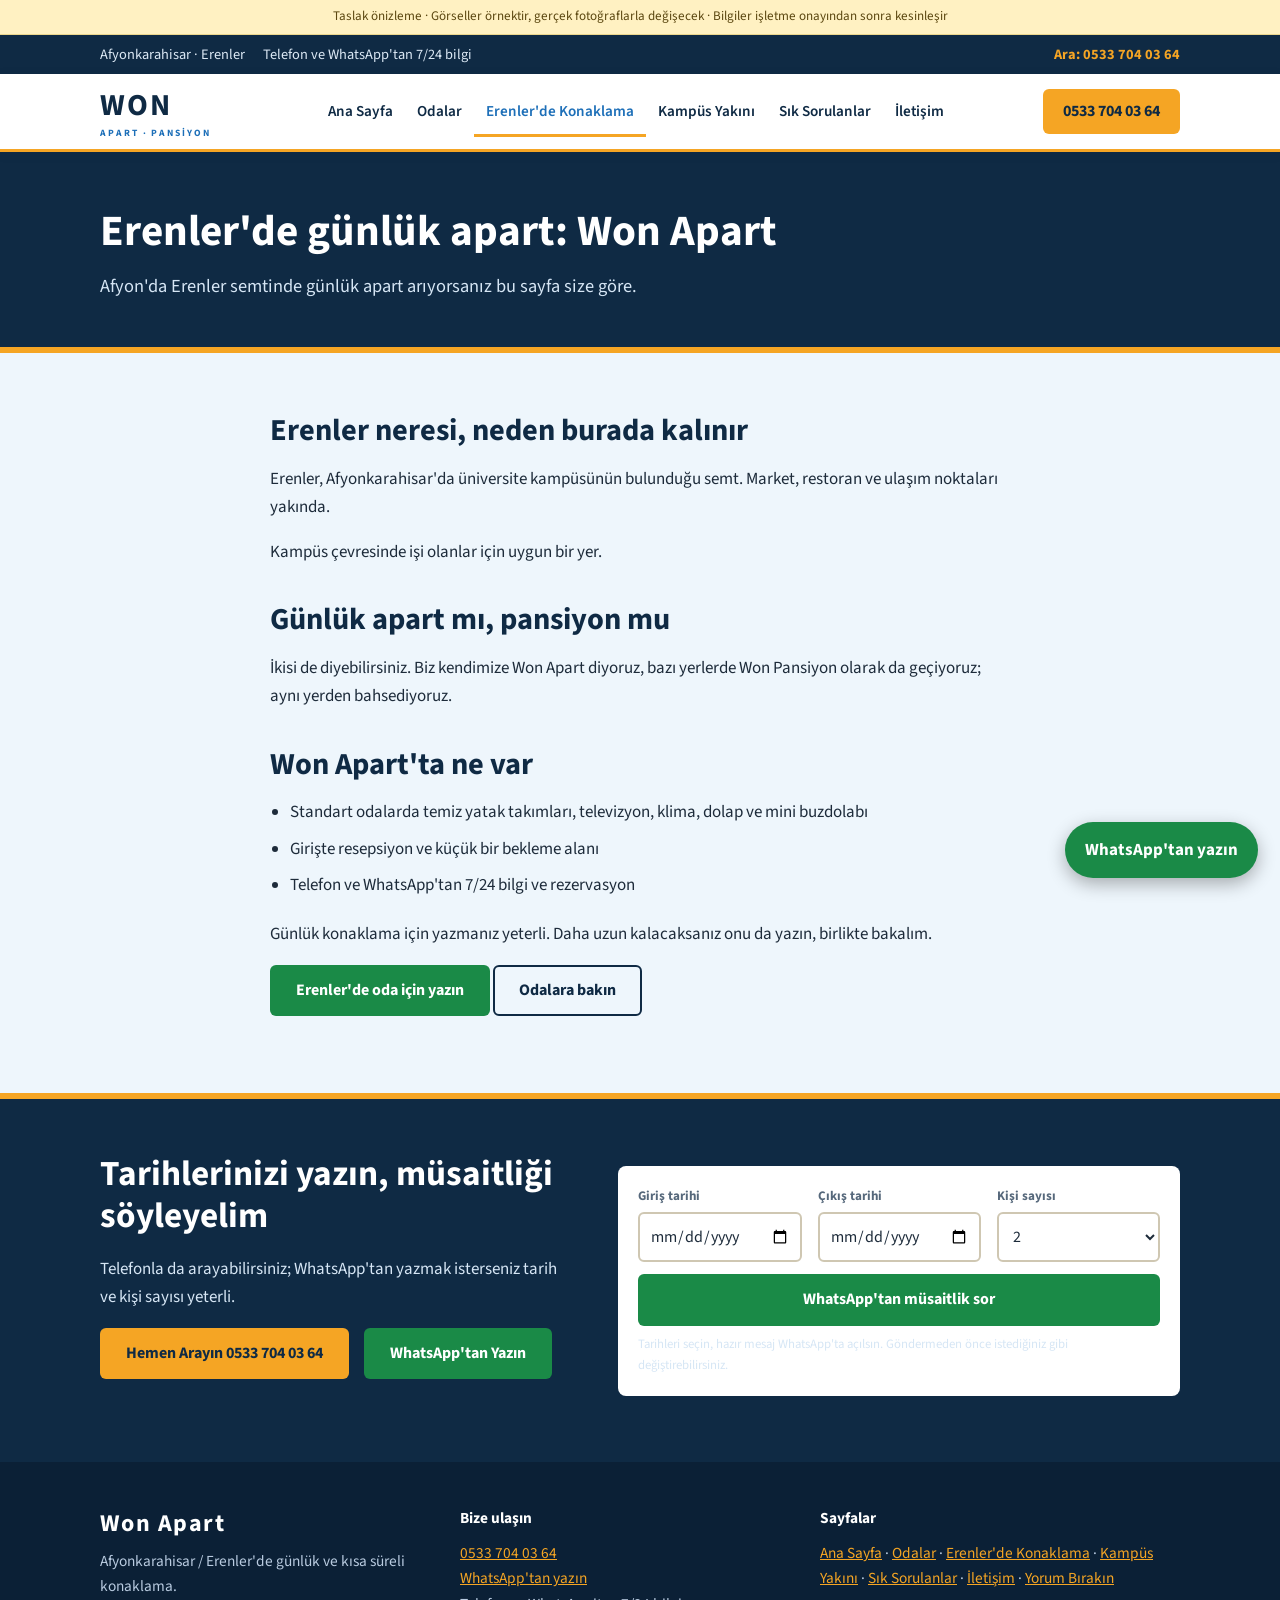
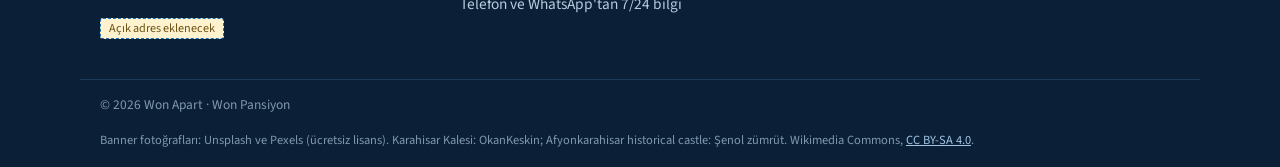
==== commit ff23c86a: "Banner fotoğrafları: Afyon kalesi, oda ve yolculuk görselleri, fotoğraf künyesi Co-Authored-By: Clau" ====
--- a/erenler-gunluk-apart.html
+++ b/erenler-gunluk-apart.html
@@ -75,7 +75,7 @@
       <p><a href="index.html">Ana Sayfa</a> · <a href="odalar.html">Odalar</a> · <a href="erenler-gunluk-apart.html">Erenler'de Konaklama</a> · <a href="kocatepe-universitesi-yakini-konaklama.html">Kampüs Yakını</a> · <a href="sss.html">Sık Sorulanlar</a> · <a href="iletisim.html">İletişim</a> · <a href="yorum.html">Yorum Bırakın</a></p>
     </div>
   </div>
-  <div class="container foot-alt"><p>© 2026 Won Apart · Won Pansiyon</p></div>
+  <div class="container foot-alt"><p>© 2026 Won Apart · Won Pansiyon</p><p class="foot-foto">Banner fotoğrafları: Unsplash ve Pexels (ücretsiz lisans). Karahisar Kalesi: OkanKeskin; Afyonkarahisar historical castle: Şenol zümrüt. Wikimedia Commons, <a href="https://creativecommons.org/licenses/by-sa/4.0/deed.tr">CC BY-SA 4.0</a>.</p></div>
 </footer>
 <a class="fab" href="https://wa.me/905337040364?text=Merhaba%2C%20Won%20Apart%20i%C3%A7in%20m%C3%BCsaitlik%20bilgisi%20almak%20istiyorum." data-olay="whatsapp">WhatsApp'tan yazın</a>
 <div class="mbar" role="group" aria-label="Hızlı iletişim"><a class="mbar-a" href="tel:+905337040364" data-olay="ara">Ara<small>0533 704 03 64</small></a><a class="mbar-w" href="https://wa.me/905337040364?text=Merhaba%2C%20Won%20Apart%20i%C3%A7in%20m%C3%BCsaitlik%20bilgisi%20almak%20istiyorum." data-olay="whatsapp">WhatsApp<small>Yazın</small></a></div>
--- a/css/style.css
+++ b/css/style.css
@@ -50,19 +50,26 @@
 .slide.on{display:flex;animation:slin .6s ease}
 @keyframes slin{from{opacity:0}to{opacity:1}}
 .slide .container{width:100%}
-.s1{background:#0f3a63}
-.s2{background:var(--gold);color:var(--ink)}
-.s3{background:var(--green)}
-.s4{background:#0b6e76}
+.slide{background-color:#0f3a63;background-size:cover;background-position:center;background-repeat:no-repeat}
+.s1{background-image:url(../img/b1.jpg);background-position:center 60%}
+.s2{background-image:url(../img/b2.jpg);background-position:center 45%}
+.s3{background-image:url(../img/b3.jpg);background-position:center 55%}
+.s4{background-image:url(../img/b4.jpg);background-position:center 62%}
+.slide:before{content:"";position:absolute;left:0;right:0;top:0;bottom:0;background:linear-gradient(90deg,rgba(8,24,44,.90) 0%,rgba(8,24,44,.72) 42%,rgba(8,24,44,.22) 100%)}
+.slide .container{position:relative}
+@media (max-width:700px){
+  .s1{background-image:url(../img/b1-m.jpg)}.s2{background-image:url(../img/b2-m.jpg)}.s3{background-image:url(../img/b3-m.jpg)}.s4{background-image:url(../img/b4-m.jpg)}
+  .slide:before{background:linear-gradient(180deg,rgba(8,24,44,.80) 0%,rgba(8,24,44,.70) 100%)}
+}
 .sl-tag{display:inline-block;font-weight:800;font-size:.85rem;letter-spacing:.14em;text-transform:uppercase;background:rgba(255,255,255,.14);padding:5px 12px;border-radius:3px;margin-bottom:16px}
-.s2 .sl-tag{background:rgba(0,0,0,.12)}
+
 .sl-t{font-size:3.5rem;font-weight:800;line-height:1.08;margin:0 0 14px;color:inherit;max-width:760px}
 .sl-t .mk{background:var(--gold);color:var(--ink);padding:0 .18em;border-radius:3px}
-.s2 .sl-t .mk{background:var(--ink);color:var(--gold)}
+
 .sl-p{font-size:1.25rem;max-width:620px;margin:0 0 24px;opacity:.95}
 .sl-btns .btn{margin:0 12px 12px 0;font-size:1.1rem;padding:16px 28px}
 .sl-btns .btn-gold{box-shadow:0 0 0 0 rgba(245,165,36,.6);animation:pulse 2.2s infinite}
-.s2 .sl-btns .btn-gold{background:var(--ink);color:var(--gold);animation:none}
+
 @keyframes pulse{0%{box-shadow:0 0 0 0 rgba(245,165,36,.55)}70%{box-shadow:0 0 0 16px rgba(245,165,36,0)}100%{box-shadow:0 0 0 0 rgba(245,165,36,0)}}
 .sl-nav{position:absolute;top:50%;margin-top:-26px;width:52px;height:52px;border:0;border-radius:50%;background:rgba(0,0,0,.35);color:#fff;font-size:1.8rem;line-height:1;cursor:pointer;z-index:3}
 .sl-nav:hover{background:rgba(0,0,0,.6)}
@@ -181,6 +188,7 @@
 .foot-in>div{flex:1 1 0;padding-right:24px}
 .foot-brand{font:800 1.5rem "Source Sans 3",sans-serif;color:#fff;letter-spacing:.06em;margin-bottom:.3em}
 .foot-h{font-weight:800;color:#fff;margin-bottom:.6em}
+.foot-foto{font-size:.78rem;color:#7f97b0;margin:6px 0 0}.foot-foto a{color:#9fc4e6}
 .foot-alt{border-top:1px solid #1c3a5a;margin-top:24px;padding-top:14px;font-size:.84rem;color:#7f97b0}
 
 /* yüzen WhatsApp düğmesi (bilgisayarda) */
